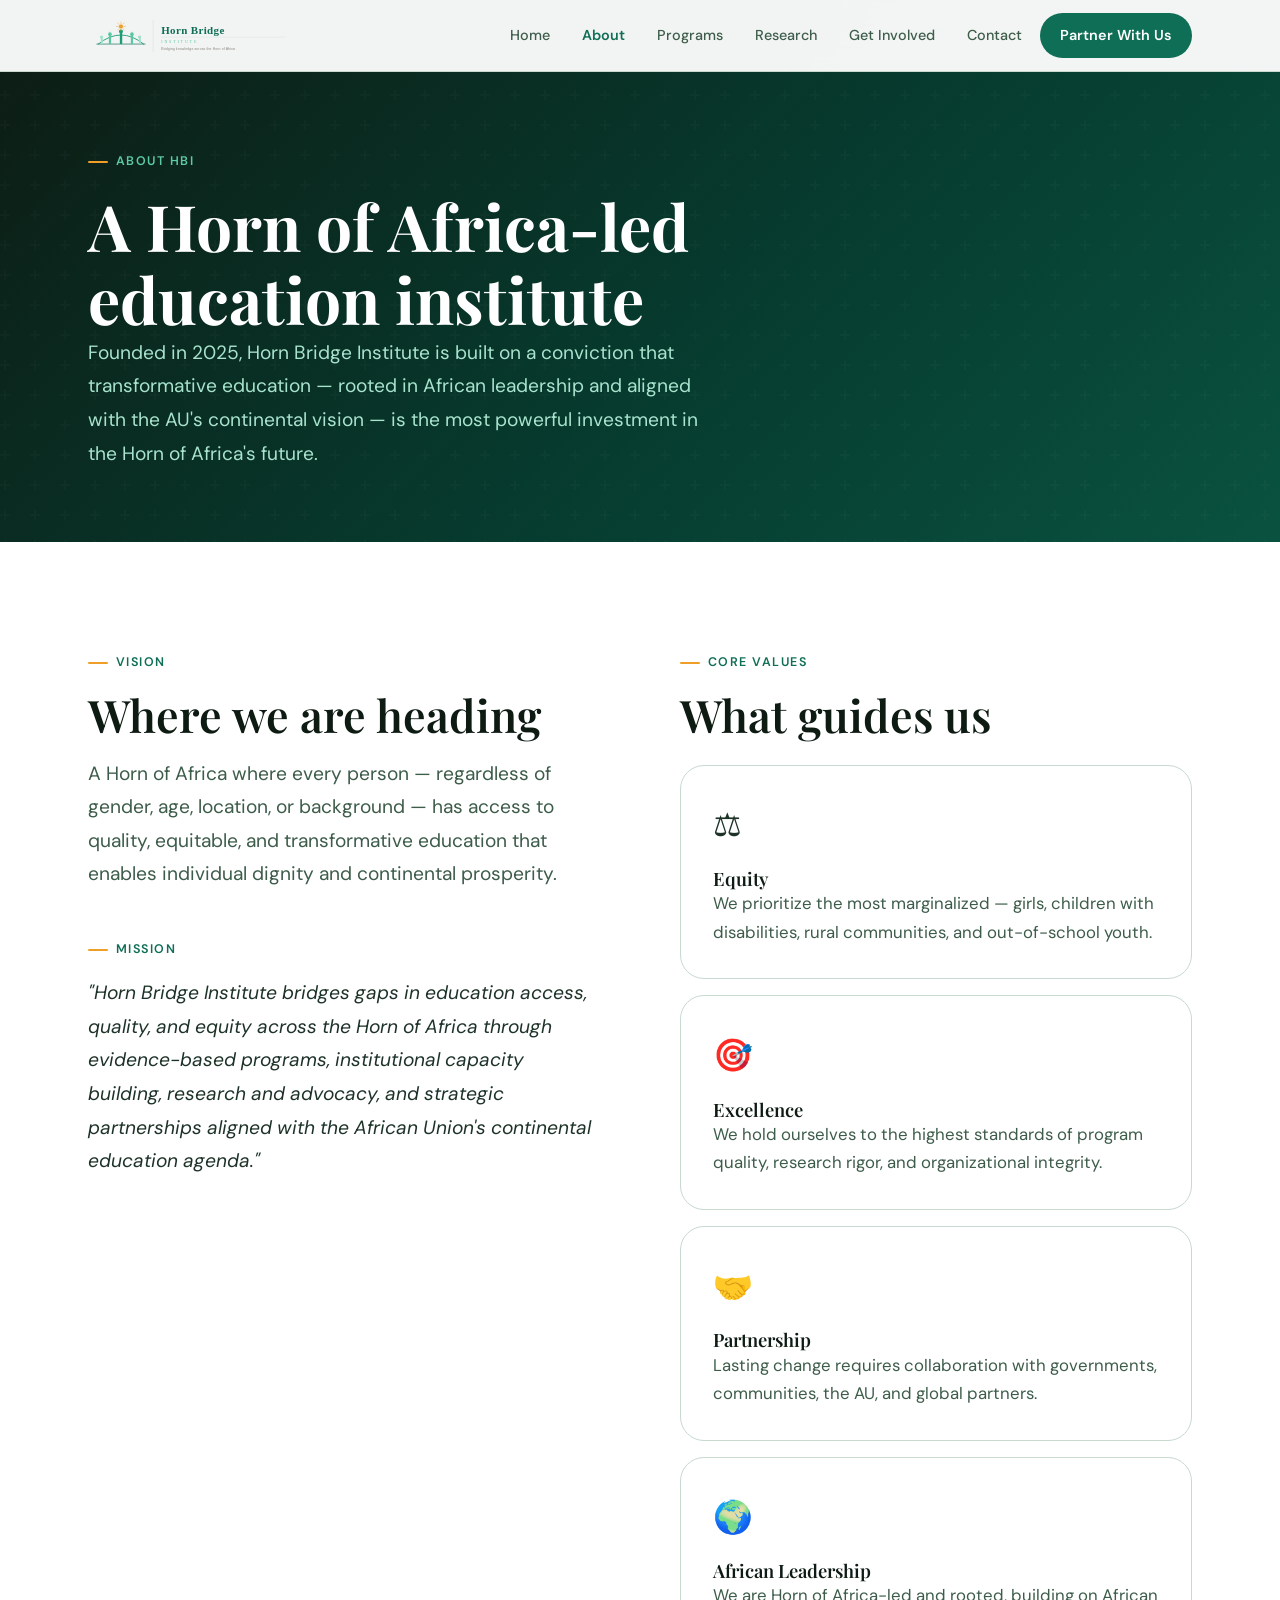
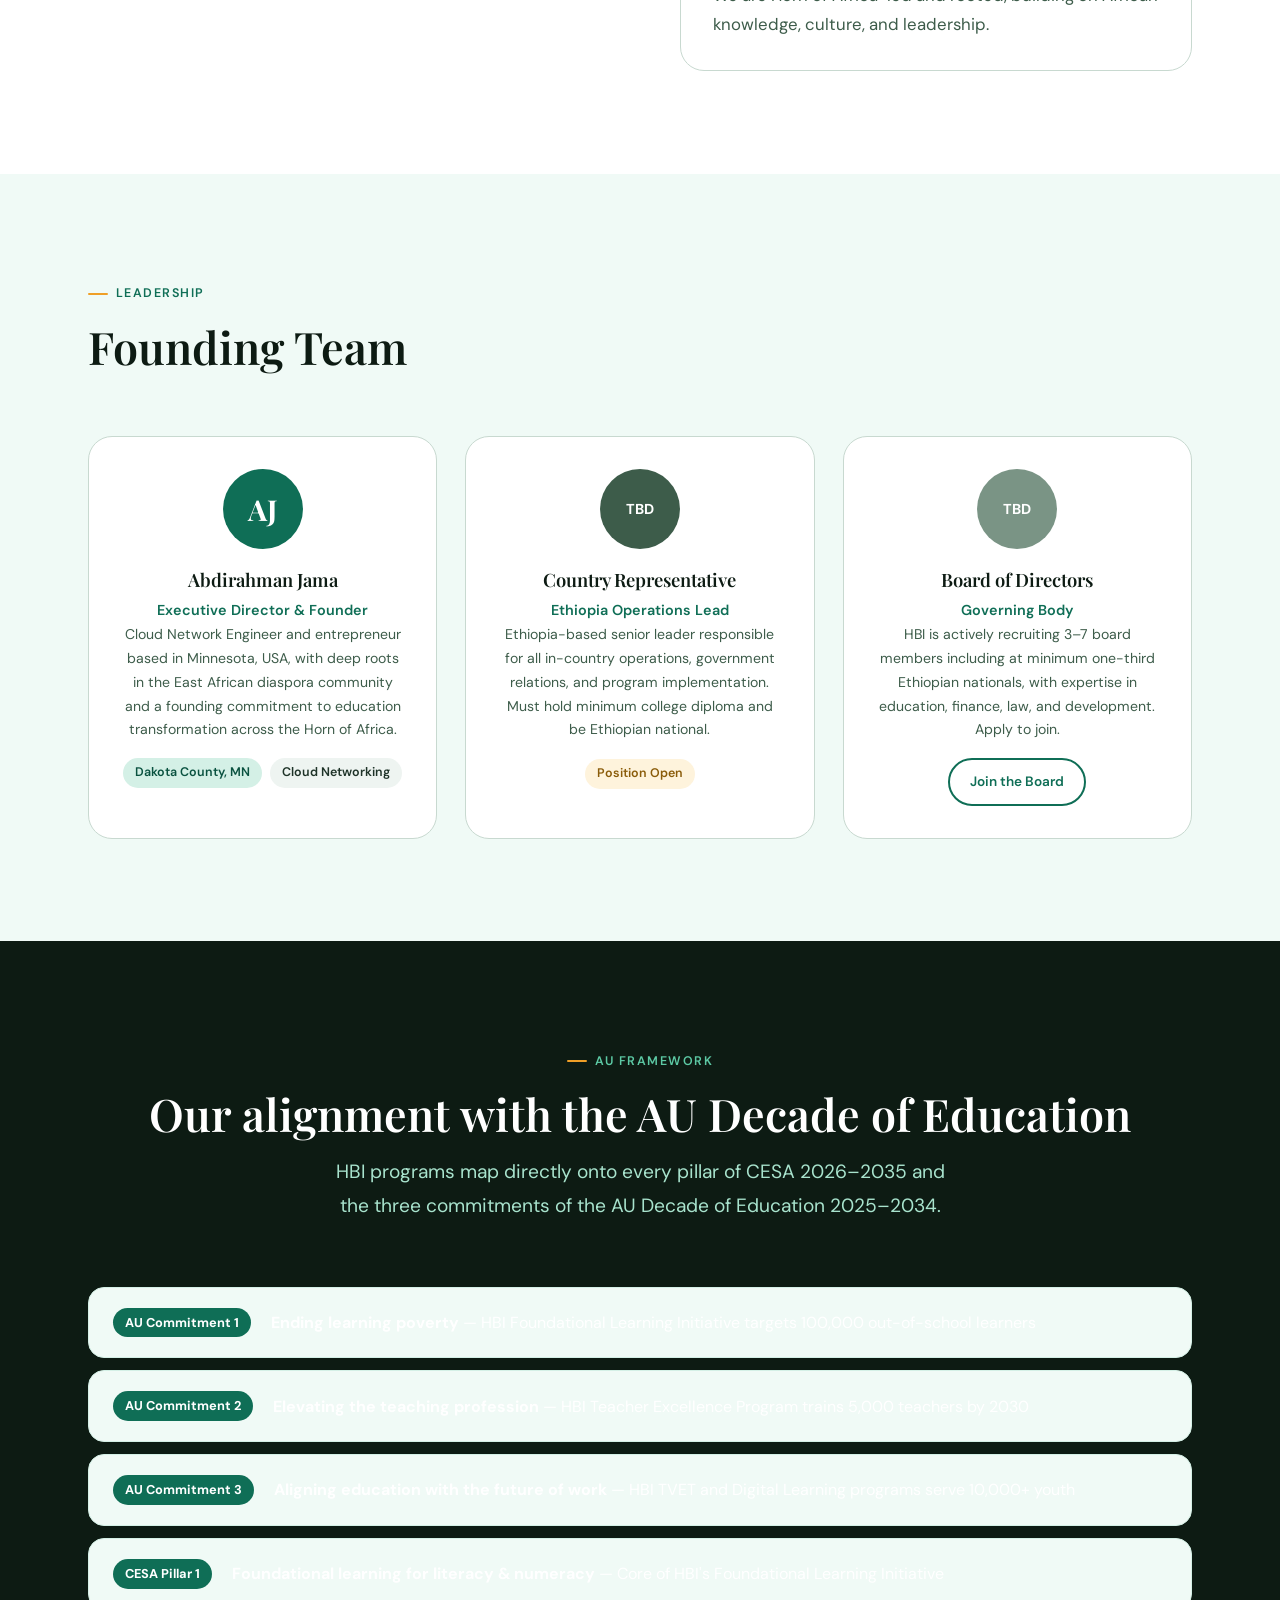
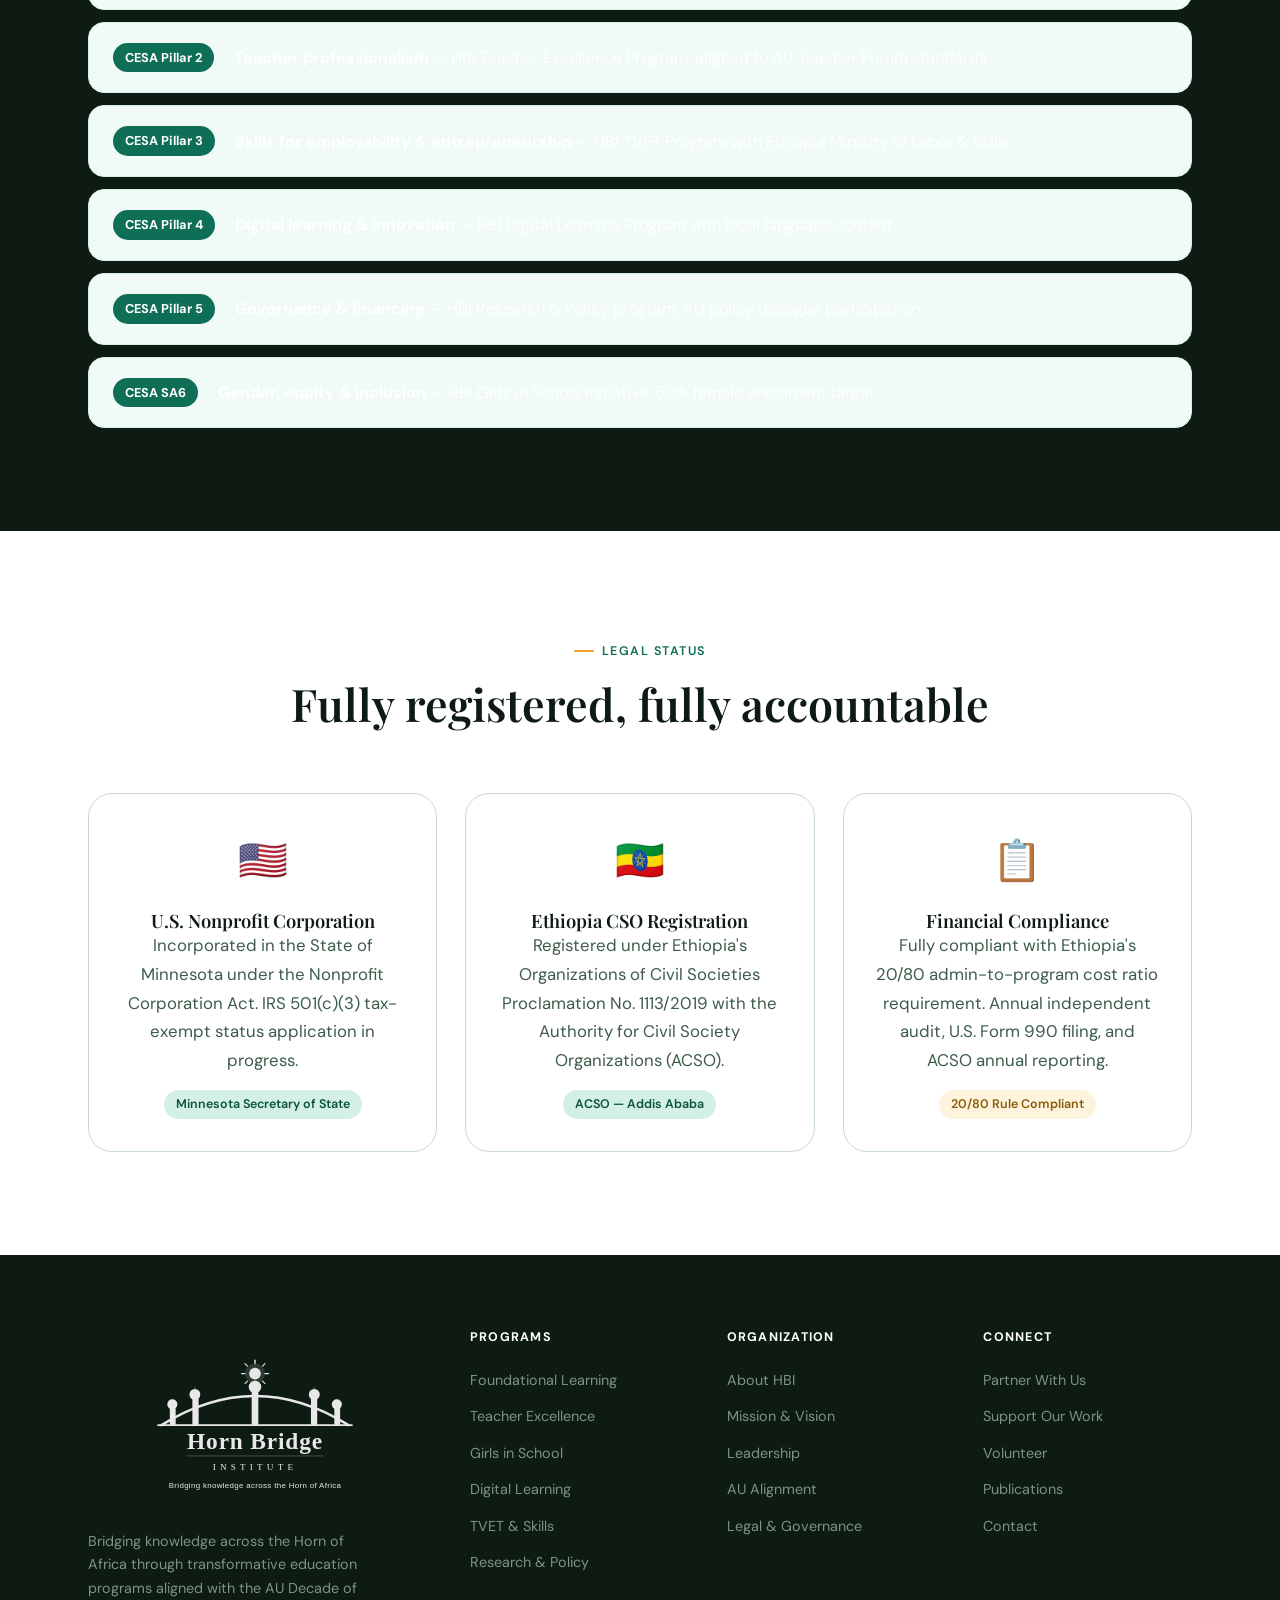
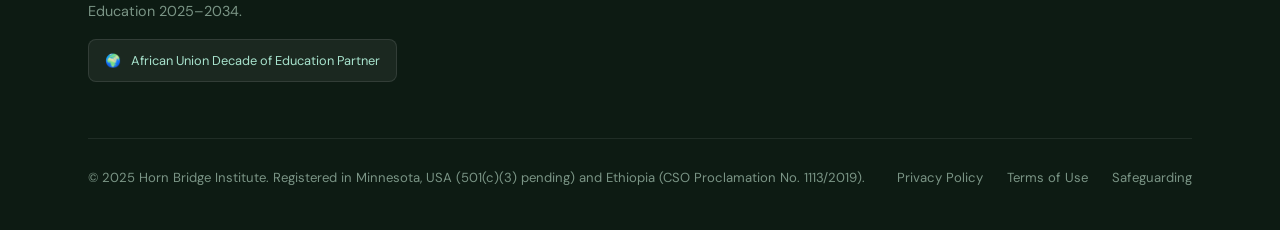
==== about.html @ 1c7864ce "Initial commit — Horn Bridge Institute website v1.0" ====
<!DOCTYPE html>
<html lang="en">
<head>
  <meta charset="UTF-8"><meta name="viewport" content="width=device-width,initial-scale=1.0">
  <meta name="description" content="About Horn Bridge Institute — our mission, leadership, AU alignment, and legal foundations.">
  <title>About — Horn Bridge Institute</title>
  <link rel="stylesheet" href="css/main.css">
  <style>
    .timeline { display:flex; flex-direction:column; gap:0; }
    .timeline-item { display:grid; grid-template-columns:120px 40px 1fr; gap:0 24px; }
    .timeline-year { font-family:var(--font-display); font-size:1.4rem; font-weight:700; color:var(--green-700); text-align:right; padding-top:4px; }
    .timeline-line { display:flex; flex-direction:column; align-items:center; }
    .timeline-dot { width:14px; height:14px; border-radius:50%; background:var(--green-700); border:3px solid var(--white); box-shadow:0 0 0 2px var(--green-700); flex-shrink:0; margin-top:6px; }
    .timeline-bar { width:2px; background:var(--ink-100); flex:1; margin:4px 0; }
    .timeline-content { padding-bottom:40px; }
    .timeline-content h4 { margin-bottom:6px; }
    .value-card { padding:32px; border-radius:var(--radius-xl); border:1px solid var(--ink-100); background:var(--white); }
    .value-card__icon { font-size:2rem; margin-bottom:16px; }
    .align-row { display:flex; align-items:center; gap:20px; padding:20px 24px; border-radius:var(--radius-lg); background:var(--green-50); border:1px solid var(--green-100); }
    .align-row__badge { background:var(--green-700); color:var(--white); font-weight:700; font-size:0.8rem; padding:4px 12px; border-radius:var(--radius-full); flex-shrink:0; }
  </style>
</head>
<body>
<nav class="nav" id="nav">
  <div class="nav__inner">
    <a href="index.html" class="nav__logo">
      <img src="[data-uri]" alt="Horn Bridge Institute" height="44">
    </a>
    <div class="nav__links">
      <a href="index.html" class="nav__link">Home</a>
      <a href="about.html" class="nav__link">About</a>
      <a href="programs.html" class="nav__link">Programs</a>
      <a href="research.html" class="nav__link">Research</a>
      <a href="get-involved.html" class="nav__link">Get Involved</a>
      <a href="contact.html" class="nav__link">Contact</a>
      <a href="get-involved.html" class="nav__link nav__cta">Partner With Us</a>
    </div>
    <button class="nav__hamburger" aria-label="Menu">
      <span></span><span></span><span></span>
    </button>
  </div>
</nav>

<section class="page-hero">
  <div class="container">
    <div class="label">About HBI</div>
    <h1>A Horn of Africa-led<br>education institute</h1>
    <p class="lead">Founded in 2025, Horn Bridge Institute is built on a conviction that transformative education — rooted in African leadership and aligned with the AU's continental vision — is the most powerful investment in the Horn of Africa's future.</p>
  </div>
</section>

<section class="section" id="mission">
  <div class="container">
    <div style="display:grid;grid-template-columns:1fr 1fr;gap:80px;align-items:start;">
      <div class="reveal">
        <div class="label">Vision</div>
        <h2>Where we are heading</h2>
        <p class="lead mt-16">A Horn of Africa where every person — regardless of gender, age, location, or background — has access to quality, equitable, and transformative education that enables individual dignity and continental prosperity.</p>
        <div class="label mt-48">Mission</div>
        <p class="lead" style="color:var(--ink-700);font-style:italic;">"Horn Bridge Institute bridges gaps in education access, quality, and equity across the Horn of Africa through evidence-based programs, institutional capacity building, research and advocacy, and strategic partnerships aligned with the African Union's continental education agenda."</p>
      </div>
      <div class="reveal">
        <div class="label">Core Values</div>
        <h2>What guides us</h2>
        <div style="display:flex;flex-direction:column;gap:16px;margin-top:24px;">
          <div class="value-card">
            <div class="value-card__icon">⚖️</div>
            <h4>Equity</h4>
            <p>We prioritize the most marginalized — girls, children with disabilities, rural communities, and out-of-school youth.</p>
          </div>
          <div class="value-card">
            <div class="value-card__icon">🎯</div>
            <h4>Excellence</h4>
            <p>We hold ourselves to the highest standards of program quality, research rigor, and organizational integrity.</p>
          </div>
          <div class="value-card">
            <div class="value-card__icon">🤝</div>
            <h4>Partnership</h4>
            <p>Lasting change requires collaboration with governments, communities, the AU, and global partners.</p>
          </div>
          <div class="value-card">
            <div class="value-card__icon">🌍</div>
            <h4>African Leadership</h4>
            <p>We are Horn of Africa-led and rooted, building on African knowledge, culture, and leadership.</p>
          </div>
        </div>
      </div>
    </div>
  </div>
</section>

<section class="section section--alt" id="team">
  <div class="container">
    <div class="section-head reveal">
      <div class="label">Leadership</div>
      <h2>Founding Team</h2>
    </div>
    <div class="grid-3">
      <div class="card reveal" style="text-align:center;">
        <div style="width:80px;height:80px;border-radius:50%;background:var(--green-700);display:flex;align-items:center;justify-content:center;margin:0 auto 20px;font-size:1.8rem;font-weight:700;color:white;font-family:var(--font-display);">AJ</div>
        <h4>Abdirahman Jama</h4>
        <p class="mt-8" style="color:var(--green-700);font-weight:600;font-size:0.9rem;">Executive Director & Founder</p>
        <p class="mt-12" style="font-size:0.88rem;">Cloud Network Engineer and entrepreneur based in Minnesota, USA, with deep roots in the East African diaspora community and a founding commitment to education transformation across the Horn of Africa.</p>
        <div style="margin-top:16px;display:flex;gap:8px;justify-content:center;flex-wrap:wrap;">
          <span class="badge badge--green">Dakota County, MN</span>
          <span class="badge badge--ink">Cloud Networking</span>
        </div>
      </div>
      <div class="card reveal" style="text-align:center;">
        <div style="width:80px;height:80px;border-radius:50%;background:var(--ink-500);display:flex;align-items:center;justify-content:center;margin:0 auto 20px;font-size:0.9rem;font-weight:700;color:white;">TBD</div>
        <h4>Country Representative</h4>
        <p class="mt-8" style="color:var(--green-700);font-weight:600;font-size:0.9rem;">Ethiopia Operations Lead</p>
        <p class="mt-12" style="font-size:0.88rem;">Ethiopia-based senior leader responsible for all in-country operations, government relations, and program implementation. Must hold minimum college diploma and be Ethiopian national.</p>
        <div style="margin-top:16px;"><span class="badge badge--amber">Position Open</span></div>
      </div>
      <div class="card reveal" style="text-align:center;">
        <div style="width:80px;height:80px;border-radius:50%;background:var(--ink-300);display:flex;align-items:center;justify-content:center;margin:0 auto 20px;font-size:0.9rem;font-weight:700;color:white;">TBD</div>
        <h4>Board of Directors</h4>
        <p class="mt-8" style="color:var(--green-700);font-weight:600;font-size:0.9rem;">Governing Body</p>
        <p class="mt-12" style="font-size:0.88rem;">HBI is actively recruiting 3–7 board members including at minimum one-third Ethiopian nationals, with expertise in education, finance, law, and development. Apply to join.</p>
        <div style="margin-top:16px;"><a href="contact.html" class="btn btn--secondary btn--sm">Join the Board</a></div>
      </div>
    </div>
  </div>
</section>

<section class="section section--dark" id="au-alignment">
  <div class="container">
    <div class="section-head section-head--center reveal">
      <div class="label">AU Framework</div>
      <h2>Our alignment with the AU Decade of Education</h2>
      <p class="lead">HBI programs map directly onto every pillar of CESA 2026–2035 and the three commitments of the AU Decade of Education 2025–2034.</p>
    </div>
    <div style="display:flex;flex-direction:column;gap:12px;" class="reveal-stagger">
      <div class="align-row">
        <div class="align-row__badge">AU Commitment 1</div>
        <div><strong>Ending learning poverty</strong> — HBI Foundational Learning Initiative targets 100,000 out-of-school learners</div>
      </div>
      <div class="align-row">
        <div class="align-row__badge">AU Commitment 2</div>
        <div><strong>Elevating the teaching profession</strong> — HBI Teacher Excellence Program trains 5,000 teachers by 2030</div>
      </div>
      <div class="align-row">
        <div class="align-row__badge">AU Commitment 3</div>
        <div><strong>Aligning education with the future of work</strong> — HBI TVET and Digital Learning programs serve 10,000+ youth</div>
      </div>
      <div class="align-row">
        <div class="align-row__badge">CESA Pillar 1</div>
        <div><strong>Foundational learning for literacy &amp; numeracy</strong> — Core of HBI's Foundational Learning Initiative</div>
      </div>
      <div class="align-row">
        <div class="align-row__badge">CESA Pillar 2</div>
        <div><strong>Teacher professionalism</strong> — HBI Teacher Excellence Program, aligned to AU Teacher Forum standards</div>
      </div>
      <div class="align-row">
        <div class="align-row__badge">CESA Pillar 3</div>
        <div><strong>Skills for employability &amp; entrepreneurship</strong> — HBI TVET Program with Ethiopia Ministry of Labor &amp; Skills</div>
      </div>
      <div class="align-row">
        <div class="align-row__badge">CESA Pillar 4</div>
        <div><strong>Digital learning &amp; innovation</strong> — HBI Digital Learning Program with local language content</div>
      </div>
      <div class="align-row">
        <div class="align-row__badge">CESA Pillar 5</div>
        <div><strong>Governance &amp; financing</strong> — HBI Research &amp; Policy program, AU policy dialogue participation</div>
      </div>
      <div class="align-row">
        <div class="align-row__badge">CESA SA6</div>
        <div><strong>Gender, equity &amp; inclusion</strong> — HBI Girls in School Initiative, 50% female enrollment target</div>
      </div>
    </div>
  </div>
</section>

<section class="section" id="legal">
  <div class="container">
    <div class="section-head section-head--center reveal">
      <div class="label">Legal Status</div>
      <h2>Fully registered, fully accountable</h2>
    </div>
    <div class="grid-3 reveal-stagger">
      <div class="card" style="text-align:center;">
        <div style="font-size:2.5rem;margin-bottom:16px;">🇺🇸</div>
        <h4>U.S. Nonprofit Corporation</h4>
        <p class="mt-12">Incorporated in the State of Minnesota under the Nonprofit Corporation Act. IRS 501(c)(3) tax-exempt status application in progress.</p>
        <span class="badge badge--green mt-16">Minnesota Secretary of State</span>
      </div>
      <div class="card" style="text-align:center;">
        <div style="font-size:2.5rem;margin-bottom:16px;">🇪🇹</div>
        <h4>Ethiopia CSO Registration</h4>
        <p class="mt-12">Registered under Ethiopia's Organizations of Civil Societies Proclamation No. 1113/2019 with the Authority for Civil Society Organizations (ACSO).</p>
        <span class="badge badge--green mt-16">ACSO — Addis Ababa</span>
      </div>
      <div class="card" style="text-align:center;">
        <div style="font-size:2.5rem;margin-bottom:16px;">📋</div>
        <h4>Financial Compliance</h4>
        <p class="mt-12">Fully compliant with Ethiopia's 20/80 admin-to-program cost ratio requirement. Annual independent audit, U.S. Form 990 filing, and ACSO annual reporting.</p>
        <span class="badge badge--amber mt-16">20/80 Rule Compliant</span>
      </div>
    </div>
  </div>
</section>

<footer class="footer">
  <div class="container">
    <div class="footer__grid">
      <div class="footer__brand">
        <img src="[data-uri]" alt="Horn Bridge Institute" class="footer__logo" height="60">
        <p class="footer__tagline">Bridging knowledge across the Horn of Africa through transformative education programs aligned with the AU Decade of Education 2025–2034.</p>
        <div class="footer__au-badge"><span>🌍</span><span>African Union Decade of Education Partner</span></div>
      </div>
      <div class="footer__col">
        <h5>Programs</h5>
        <div class="footer__links">
          <a href="programs.html#foundational" class="footer__link">Foundational Learning</a>
          <a href="programs.html#teacher" class="footer__link">Teacher Excellence</a>
          <a href="programs.html#girls" class="footer__link">Girls in School</a>
          <a href="programs.html#digital" class="footer__link">Digital Learning</a>
          <a href="programs.html#tvet" class="footer__link">TVET &amp; Skills</a>
          <a href="research.html" class="footer__link">Research &amp; Policy</a>
        </div>
      </div>
      <div class="footer__col">
        <h5>Organization</h5>
        <div class="footer__links">
          <a href="about.html" class="footer__link">About HBI</a>
          <a href="about.html#mission" class="footer__link">Mission &amp; Vision</a>
          <a href="about.html#team" class="footer__link">Leadership</a>
          <a href="about.html#au-alignment" class="footer__link">AU Alignment</a>
          <a href="about.html#legal" class="footer__link">Legal &amp; Governance</a>
        </div>
      </div>
      <div class="footer__col">
        <h5>Connect</h5>
        <div class="footer__links">
          <a href="get-involved.html" class="footer__link">Partner With Us</a>
          <a href="get-involved.html#donate" class="footer__link">Support Our Work</a>
          <a href="get-involved.html#volunteer" class="footer__link">Volunteer</a>
          <a href="research.html" class="footer__link">Publications</a>
          <a href="contact.html" class="footer__link">Contact</a>
        </div>
      </div>
    </div>
    <div class="footer__bottom">
      <p class="footer__copy">&copy; 2025 Horn Bridge Institute. Registered in Minnesota, USA (501(c)(3) pending) and Ethiopia (CSO Proclamation No. 1113/2019).</p>
      <div class="footer__legal">
        <a href="#">Privacy Policy</a>
        <a href="#">Terms of Use</a>
        <a href="#">Safeguarding</a>
      </div>
    </div>
  </div>
</footer>
<script src="js/main.js"></script>
</body>
</html>
---- css/main.css ----
/* ═══════════════════════════════════════════════════════
   Horn Bridge Institute — Design System
   Production CSS | GitHub + Cloudflare Pages
   ═══════════════════════════════════════════════════════ */

@import url('https://fonts.googleapis.com/css2?family=Playfair+Display:ital,wght@0,400;0,600;0,700;1,400;1,600&family=DM+Sans:ital,opsz,wght@0,9..40,300;0,9..40,400;0,9..40,500;0,9..40,600;1,9..40,300&family=DM+Mono:wght@400;500&display=swap');

/* ── Variables ─────────────────────────────────────────── */
:root {
  --green-900: #063d30;
  --green-800: #0a5240;
  --green-700: #0F6E56;
  --green-600: #1D9E75;
  --green-400: #5DCAA5;
  --green-200: #A8E3CD;
  --green-100: #D4F0E6;
  --green-50:  #F0FAF6;

  --amber-500: #EF9F27;
  --amber-300: #F7CC82;
  --amber-100: #FEF3DC;

  --ink-900: #0D1B13;
  --ink-700: #1E3328;
  --ink-500: #3D5C4A;
  --ink-300: #7A9485;
  --ink-100: #C8D9D0;
  --ink-50:  #EEF4F1;

  --white: #FFFFFF;
  --off-white: #F9FBFA;

  --font-display: 'Playfair Display', Georgia, serif;
  --font-body: 'DM Sans', system-ui, sans-serif;
  --font-mono: 'DM Mono', monospace;

  --radius-sm: 4px;
  --radius-md: 8px;
  --radius-lg: 16px;
  --radius-xl: 24px;
  --radius-full: 9999px;

  --shadow-sm: 0 1px 3px rgba(6,61,48,0.08);
  --shadow-md: 0 4px 16px rgba(6,61,48,0.10);
  --shadow-lg: 0 12px 40px rgba(6,61,48,0.14);
  --shadow-xl: 0 24px 64px rgba(6,61,48,0.18);

  --nav-height: 72px;
  --max-width: 1200px;
  --section-pad: clamp(64px, 8vw, 120px);
}

/* ── Reset ─────────────────────────────────────────────── */
*, *::before, *::after { box-sizing: border-box; margin: 0; padding: 0; }
html { scroll-behavior: smooth; -webkit-font-smoothing: antialiased; }
body {
  font-family: var(--font-body);
  font-size: 16px;
  line-height: 1.7;
  color: var(--ink-700);
  background: var(--white);
  overflow-x: hidden;
}
img { max-width: 100%; height: auto; display: block; }
a { color: inherit; text-decoration: none; }
ul, ol { list-style: none; }
button { font-family: inherit; cursor: pointer; border: none; background: none; }

/* ── Typography ────────────────────────────────────────── */
h1, h2, h3, h4 {
  font-family: var(--font-display);
  line-height: 1.15;
  color: var(--ink-900);
}
h1 { font-size: clamp(2.4rem, 5vw, 4rem); font-weight: 700; }
h2 { font-size: clamp(1.9rem, 3.5vw, 2.8rem); font-weight: 600; }
h3 { font-size: clamp(1.3rem, 2.5vw, 1.7rem); font-weight: 600; }
h4 { font-size: 1.15rem; font-weight: 600; }
p  { font-size: clamp(0.95rem, 1.5vw, 1.05rem); color: var(--ink-500); }
.lead { font-size: clamp(1.05rem, 2vw, 1.2rem); line-height: 1.75; color: var(--ink-500); }

/* ── Layout ────────────────────────────────────────────── */
.container { width: 100%; max-width: var(--max-width); margin: 0 auto; padding: 0 clamp(20px, 5vw, 48px); }
.section { padding: var(--section-pad) 0; }
.section--alt { background: var(--green-50); }
.section--dark { background: var(--ink-900); color: var(--white); }
.section--dark h1, .section--dark h2, .section--dark h3, .section--dark h4 { color: var(--white); }
.section--dark p { color: var(--green-200); }

.grid-2 { display: grid; grid-template-columns: repeat(auto-fit, minmax(280px, 1fr)); gap: 32px; }
.grid-3 { display: grid; grid-template-columns: repeat(auto-fit, minmax(240px, 1fr)); gap: 28px; }
.grid-4 { display: grid; grid-template-columns: repeat(auto-fit, minmax(200px, 1fr)); gap: 24px; }

/* ── Navigation ────────────────────────────────────────── */
.nav {
  position: fixed; top: 0; left: 0; right: 0;
  height: var(--nav-height);
  z-index: 1000;
  background: rgba(255,255,255,0.95);
  backdrop-filter: blur(12px);
  border-bottom: 1px solid var(--ink-100);
  transition: box-shadow 0.3s ease;
}
.nav.scrolled { box-shadow: var(--shadow-md); }
.nav__inner {
  max-width: var(--max-width);
  margin: 0 auto;
  padding: 0 clamp(20px,5vw,48px);
  height: 100%;
  display: flex;
  align-items: center;
  justify-content: space-between;
  gap: 24px;
}
.nav__logo img { height: 44px; width: auto; }
.nav__links {
  display: flex;
  align-items: center;
  gap: 4px;
}
.nav__link {
  font-size: 0.9rem;
  font-weight: 500;
  color: var(--ink-500);
  padding: 8px 14px;
  border-radius: var(--radius-md);
  transition: color 0.2s, background 0.2s;
  white-space: nowrap;
}
.nav__link:hover { color: var(--green-700); background: var(--green-50); }
.nav__link.active { color: var(--green-700); font-weight: 600; }
.nav__cta {
  background: var(--green-700);
  color: var(--white) !important;
  padding: 10px 20px;
  border-radius: var(--radius-full);
  font-weight: 600;
  font-size: 0.9rem;
  transition: background 0.2s, transform 0.15s;
}
.nav__cta:hover { background: var(--green-800); transform: translateY(-1px); }
.nav__hamburger {
  display: none;
  flex-direction: column;
  gap: 5px;
  padding: 8px;
  cursor: pointer;
}
.nav__hamburger span { display: block; width: 24px; height: 2px; background: var(--ink-700); border-radius: 2px; transition: all 0.3s; }

/* ── Buttons ────────────────────────────────────────────── */
.btn {
  display: inline-flex;
  align-items: center;
  gap: 8px;
  font-family: var(--font-body);
  font-size: 0.95rem;
  font-weight: 600;
  padding: 14px 28px;
  border-radius: var(--radius-full);
  transition: all 0.2s ease;
  cursor: pointer;
  white-space: nowrap;
}
.btn--primary {
  background: var(--green-700);
  color: var(--white);
  box-shadow: 0 4px 14px rgba(15,110,86,0.3);
}
.btn--primary:hover { background: var(--green-800); transform: translateY(-2px); box-shadow: 0 6px 20px rgba(15,110,86,0.35); }
.btn--secondary {
  background: transparent;
  color: var(--green-700);
  border: 2px solid var(--green-700);
}
.btn--secondary:hover { background: var(--green-700); color: var(--white); transform: translateY(-2px); }
.btn--ghost {
  background: rgba(255,255,255,0.12);
  color: var(--white);
  border: 1.5px solid rgba(255,255,255,0.35);
}
.btn--ghost:hover { background: rgba(255,255,255,0.22); border-color: rgba(255,255,255,0.6); }
.btn--amber { background: var(--amber-500); color: var(--ink-900); }
.btn--amber:hover { background: #d68e1f; transform: translateY(-2px); }
.btn--sm { font-size: 0.85rem; padding: 10px 20px; }
.btn--lg { font-size: 1.05rem; padding: 16px 36px; }

/* ── Cards ──────────────────────────────────────────────── */
.card {
  background: var(--white);
  border: 1px solid var(--ink-100);
  border-radius: var(--radius-xl);
  padding: 32px;
  transition: transform 0.25s ease, box-shadow 0.25s ease;
}
.card:hover { transform: translateY(-4px); box-shadow: var(--shadow-lg); }
.card--green { background: var(--green-700); color: var(--white); border-color: transparent; }
.card--green h3, .card--green h4 { color: var(--white); }
.card--green p { color: var(--green-200); }
.card--dark { background: var(--ink-900); border-color: transparent; }
.card--dark h3, .card--dark h4 { color: var(--white); }
.card--dark p { color: var(--green-200); }
.card__icon {
  width: 52px; height: 52px;
  border-radius: var(--radius-lg);
  background: var(--green-50);
  display: flex; align-items: center; justify-content: center;
  font-size: 1.4rem;
  margin-bottom: 20px;
}
.card--green .card__icon, .card--dark .card__icon { background: rgba(255,255,255,0.12); }

/* ── Section Labels ─────────────────────────────────────── */
.label {
  display: inline-flex;
  align-items: center;
  gap: 8px;
  font-size: 0.78rem;
  font-weight: 600;
  letter-spacing: 0.12em;
  text-transform: uppercase;
  color: var(--green-700);
  margin-bottom: 16px;
}
.label::before {
  content: '';
  display: block;
  width: 20px; height: 2px;
  background: var(--amber-500);
  border-radius: 2px;
}
.section--dark .label { color: var(--green-400); }

/* ── Section Headings ───────────────────────────────────── */
.section-head { margin-bottom: clamp(40px, 6vw, 64px); }
.section-head--center { text-align: center; }
.section-head--center .label { justify-content: center; }
.section-head h2 { margin-bottom: 16px; }
.section-head .lead { max-width: 620px; }
.section-head--center .lead { margin: 0 auto; }

/* ── Stats ──────────────────────────────────────────────── */
.stat { }
.stat__number {
  font-family: var(--font-display);
  font-size: clamp(2rem, 4vw, 3rem);
  font-weight: 700;
  color: var(--green-700);
  line-height: 1;
  margin-bottom: 6px;
}
.stat__label { font-size: 0.9rem; color: var(--ink-300); font-weight: 500; }

/* ── Badges / Pills ─────────────────────────────────────── */
.badge {
  display: inline-flex;
  align-items: center;
  gap: 6px;
  font-size: 0.78rem;
  font-weight: 600;
  padding: 4px 12px;
  border-radius: var(--radius-full);
  white-space: nowrap;
}
.badge--green { background: var(--green-100); color: var(--green-800); }
.badge--amber { background: var(--amber-100); color: #8a5c0a; }
.badge--ink { background: var(--ink-50); color: var(--ink-700); }

/* ── Divider ─────────────────────────────────────────────── */
.divider { height: 1px; background: var(--ink-100); border: none; margin: 0; }

/* ── Footer ──────────────────────────────────────────────── */
.footer {
  background: var(--ink-900);
  color: var(--green-200);
  padding: 72px 0 40px;
}
.footer__grid {
  display: grid;
  grid-template-columns: 1.6fr 1fr 1fr 1fr;
  gap: 48px;
  margin-bottom: 56px;
}
.footer__brand { }
.footer__logo { margin-bottom: 20px; filter: brightness(0) invert(1) opacity(0.9); }
.footer__tagline { font-size: 0.9rem; color: var(--ink-300); line-height: 1.6; max-width: 280px; }
.footer__col h5 { font-family: var(--font-body); font-size: 0.78rem; font-weight: 700; letter-spacing: 0.1em; text-transform: uppercase; color: var(--white); margin-bottom: 20px; }
.footer__links { display: flex; flex-direction: column; gap: 12px; }
.footer__link { font-size: 0.9rem; color: var(--ink-300); transition: color 0.2s; }
.footer__link:hover { color: var(--green-400); }
.footer__bottom {
  border-top: 1px solid rgba(255,255,255,0.08);
  padding-top: 28px;
  display: flex;
  justify-content: space-between;
  align-items: center;
  flex-wrap: wrap;
  gap: 16px;
}
.footer__copy { font-size: 0.82rem; color: var(--ink-300); }
.footer__legal { display: flex; gap: 24px; }
.footer__legal a { font-size: 0.82rem; color: var(--ink-300); transition: color 0.2s; }
.footer__legal a:hover { color: var(--green-400); }
.footer__au-badge {
  display: flex;
  align-items: center;
  gap: 10px;
  background: rgba(255,255,255,0.06);
  border: 1px solid rgba(255,255,255,0.1);
  border-radius: var(--radius-md);
  padding: 10px 16px;
  font-size: 0.8rem;
  color: var(--green-200);
  margin-top: 16px;
  max-width: fit-content;
}

/* ── Animations ─────────────────────────────────────────── */
@keyframes fadeUp {
  from { opacity: 0; transform: translateY(24px); }
  to   { opacity: 1; transform: translateY(0); }
}
@keyframes fadeIn {
  from { opacity: 0; }
  to   { opacity: 1; }
}
@keyframes pulse {
  0%, 100% { opacity: 1; }
  50% { opacity: 0.5; }
}
@keyframes float {
  0%, 100% { transform: translateY(0px); }
  50% { transform: translateY(-8px); }
}
.animate-fade-up { animation: fadeUp 0.7s ease both; }
.animate-fade-up--d1 { animation-delay: 0.1s; }
.animate-fade-up--d2 { animation-delay: 0.2s; }
.animate-fade-up--d3 { animation-delay: 0.3s; }
.animate-fade-up--d4 { animation-delay: 0.4s; }

/* ── Forms ───────────────────────────────────────────────── */
.form-group { margin-bottom: 20px; }
.form-label { display: block; font-size: 0.88rem; font-weight: 600; color: var(--ink-700); margin-bottom: 6px; }
.form-input, .form-select, .form-textarea {
  width: 100%;
  font-family: var(--font-body);
  font-size: 0.95rem;
  color: var(--ink-700);
  background: var(--white);
  border: 1.5px solid var(--ink-100);
  border-radius: var(--radius-md);
  padding: 12px 16px;
  outline: none;
  transition: border-color 0.2s, box-shadow 0.2s;
}
.form-input:focus, .form-select:focus, .form-textarea:focus {
  border-color: var(--green-600);
  box-shadow: 0 0 0 3px rgba(29,158,117,0.12);
}
.form-textarea { resize: vertical; min-height: 120px; }

/* ── Utility ─────────────────────────────────────────────── */
.text-center { text-align: center; }
.text-green { color: var(--green-700); }
.text-amber { color: var(--amber-500); }
.text-muted { color: var(--ink-300); }
.mt-8 { margin-top: 8px; }
.mt-16 { margin-top: 16px; }
.mt-24 { margin-top: 24px; }
.mt-32 { margin-top: 32px; }
.mt-48 { margin-top: 48px; }
.mb-8 { margin-bottom: 8px; }
.mb-16 { margin-bottom: 16px; }
.mb-24 { margin-bottom: 24px; }
.mb-32 { margin-bottom: 32px; }
.flex { display: flex; }
.flex-center { display: flex; align-items: center; justify-content: center; }
.flex-between { display: flex; align-items: center; justify-content: space-between; }
.gap-12 { gap: 12px; }
.gap-16 { gap: 16px; }
.gap-24 { gap: 24px; }
.gap-32 { gap: 32px; }
.flex-wrap { flex-wrap: wrap; }

/* ── Page Hero ───────────────────────────────────────────── */
.page-hero {
  padding-top: calc(var(--nav-height) + 72px);
  padding-bottom: 72px;
  background: linear-gradient(135deg, var(--ink-900) 0%, var(--green-900) 60%, var(--green-800) 100%);
  position: relative;
  overflow: hidden;
}
.page-hero::before {
  content: '';
  position: absolute;
  inset: 0;
  background: url("data:image/svg+xml,%3Csvg width='60' height='60' viewBox='0 0 60 60' xmlns='http://www.w3.org/2000/svg'%3E%3Cg fill='none' fill-rule='evenodd'%3E%3Cg fill='%23ffffff' fill-opacity='0.02'%3E%3Cpath d='M36 34v-4h-2v4h-4v2h4v4h2v-4h4v-2h-4zm0-30V0h-2v4h-4v2h4v4h2V6h4V4h-4zM6 34v-4H4v4H0v2h4v4h2v-4h4v-2H6zM6 4V0H4v4H0v2h4v4h2V6h4V4H6z'/%3E%3C/g%3E%3C/g%3E%3C/svg%3E");
  pointer-events: none;
}
.page-hero .label { color: var(--green-400); }
.page-hero h1 { color: var(--white); }
.page-hero .lead { color: var(--green-200); max-width: 640px; }

/* ── Responsive ──────────────────────────────────────────── */
@media (max-width: 1024px) {
  .footer__grid { grid-template-columns: 1fr 1fr; }
}
@media (max-width: 768px) {
  .nav__links { display: none; }
  .nav__hamburger { display: flex; }
  .nav__links.open {
    display: flex;
    flex-direction: column;
    position: absolute;
    top: var(--nav-height);
    left: 0; right: 0;
    background: var(--white);
    border-bottom: 1px solid var(--ink-100);
    padding: 16px 24px 24px;
    box-shadow: var(--shadow-lg);
    gap: 4px;
  }
  .footer__grid { grid-template-columns: 1fr; gap: 32px; }
  .footer__bottom { flex-direction: column; text-align: center; }
}
@media (max-width: 480px) {
  .btn--lg { padding: 14px 24px; font-size: 0.95rem; }
}
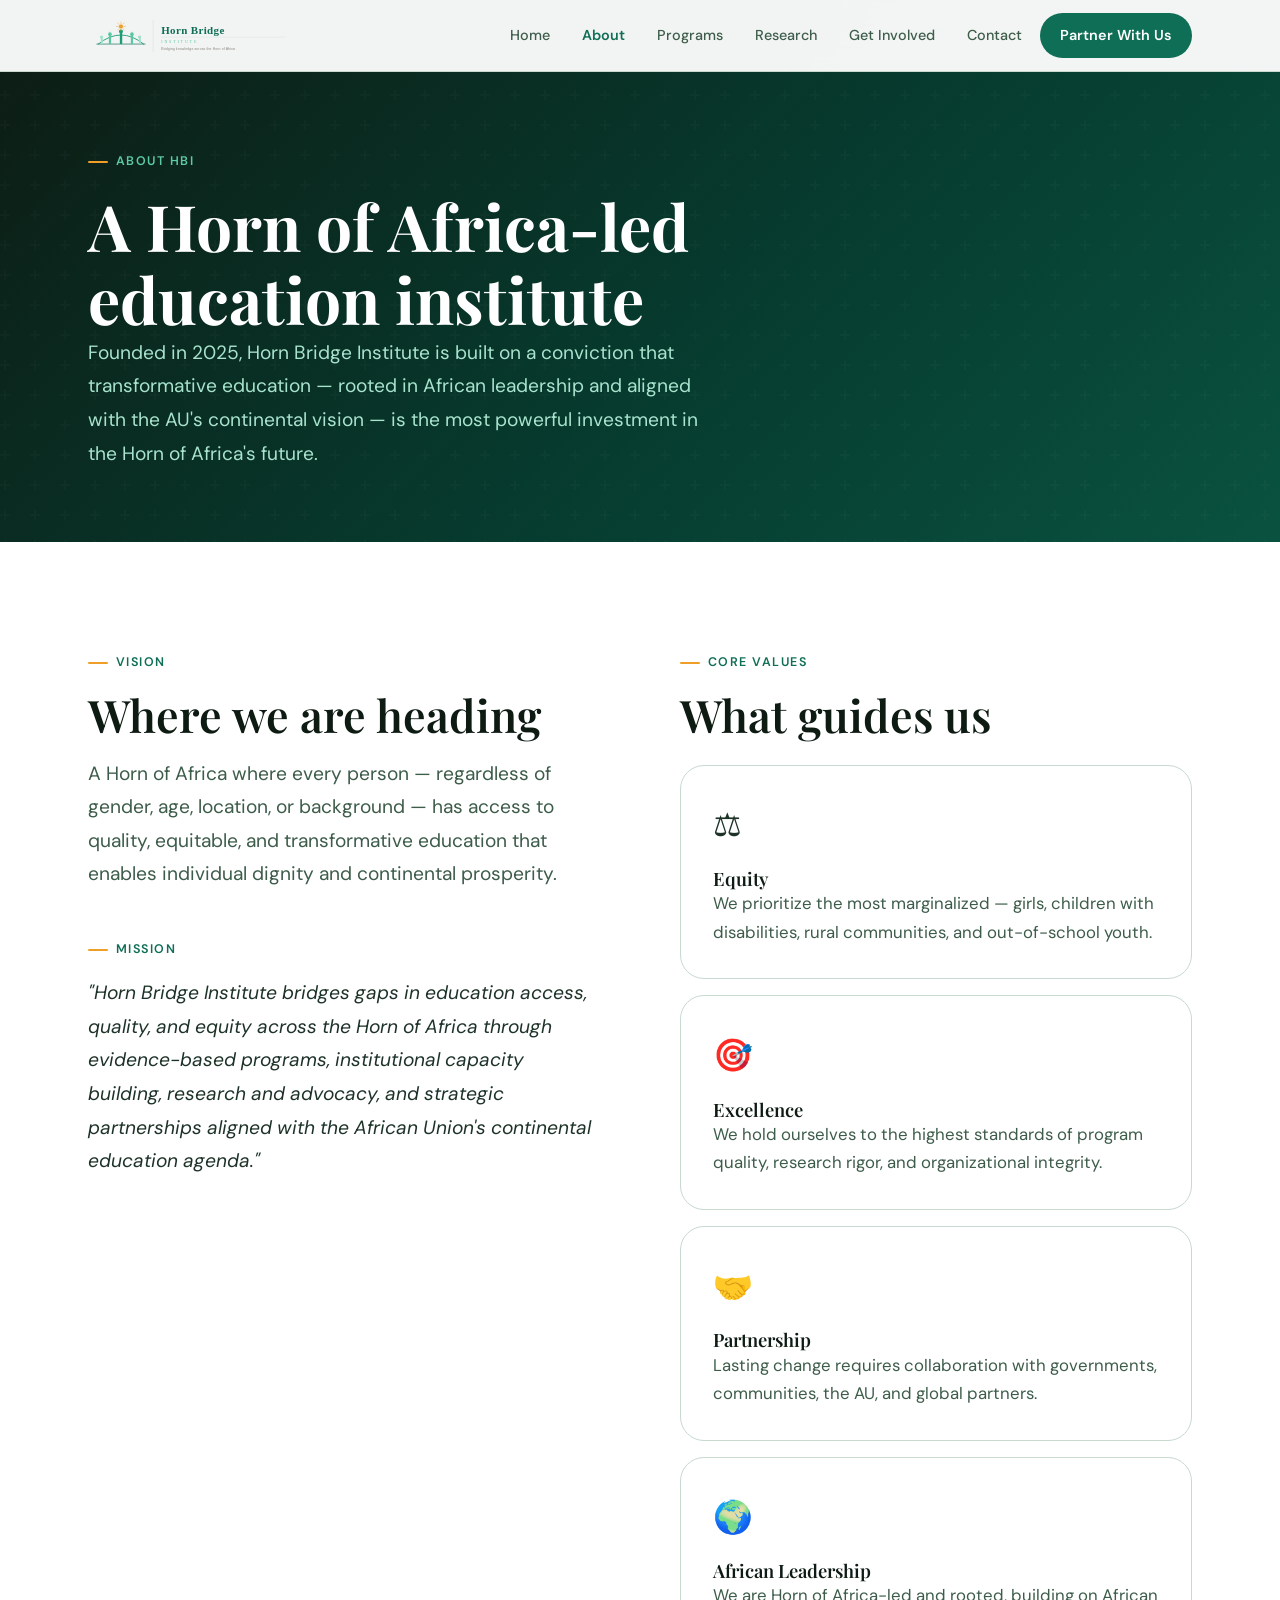
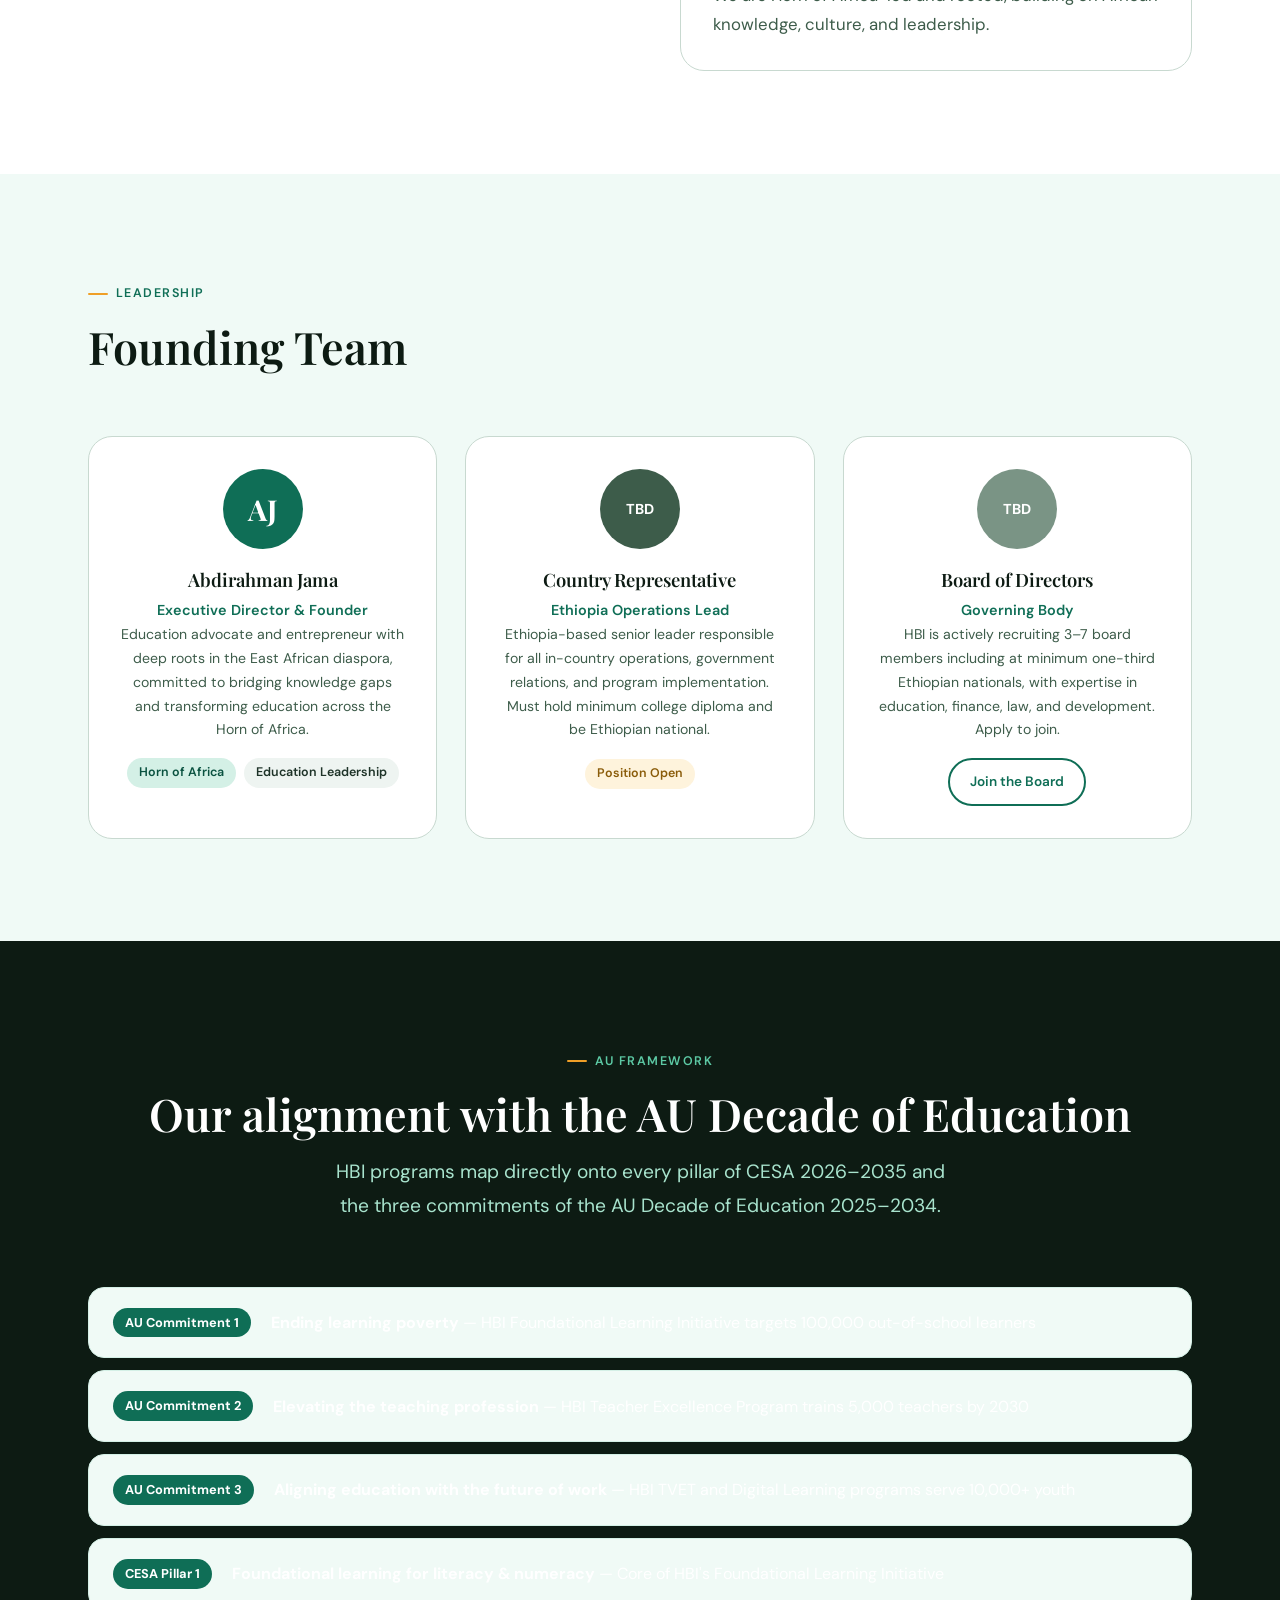
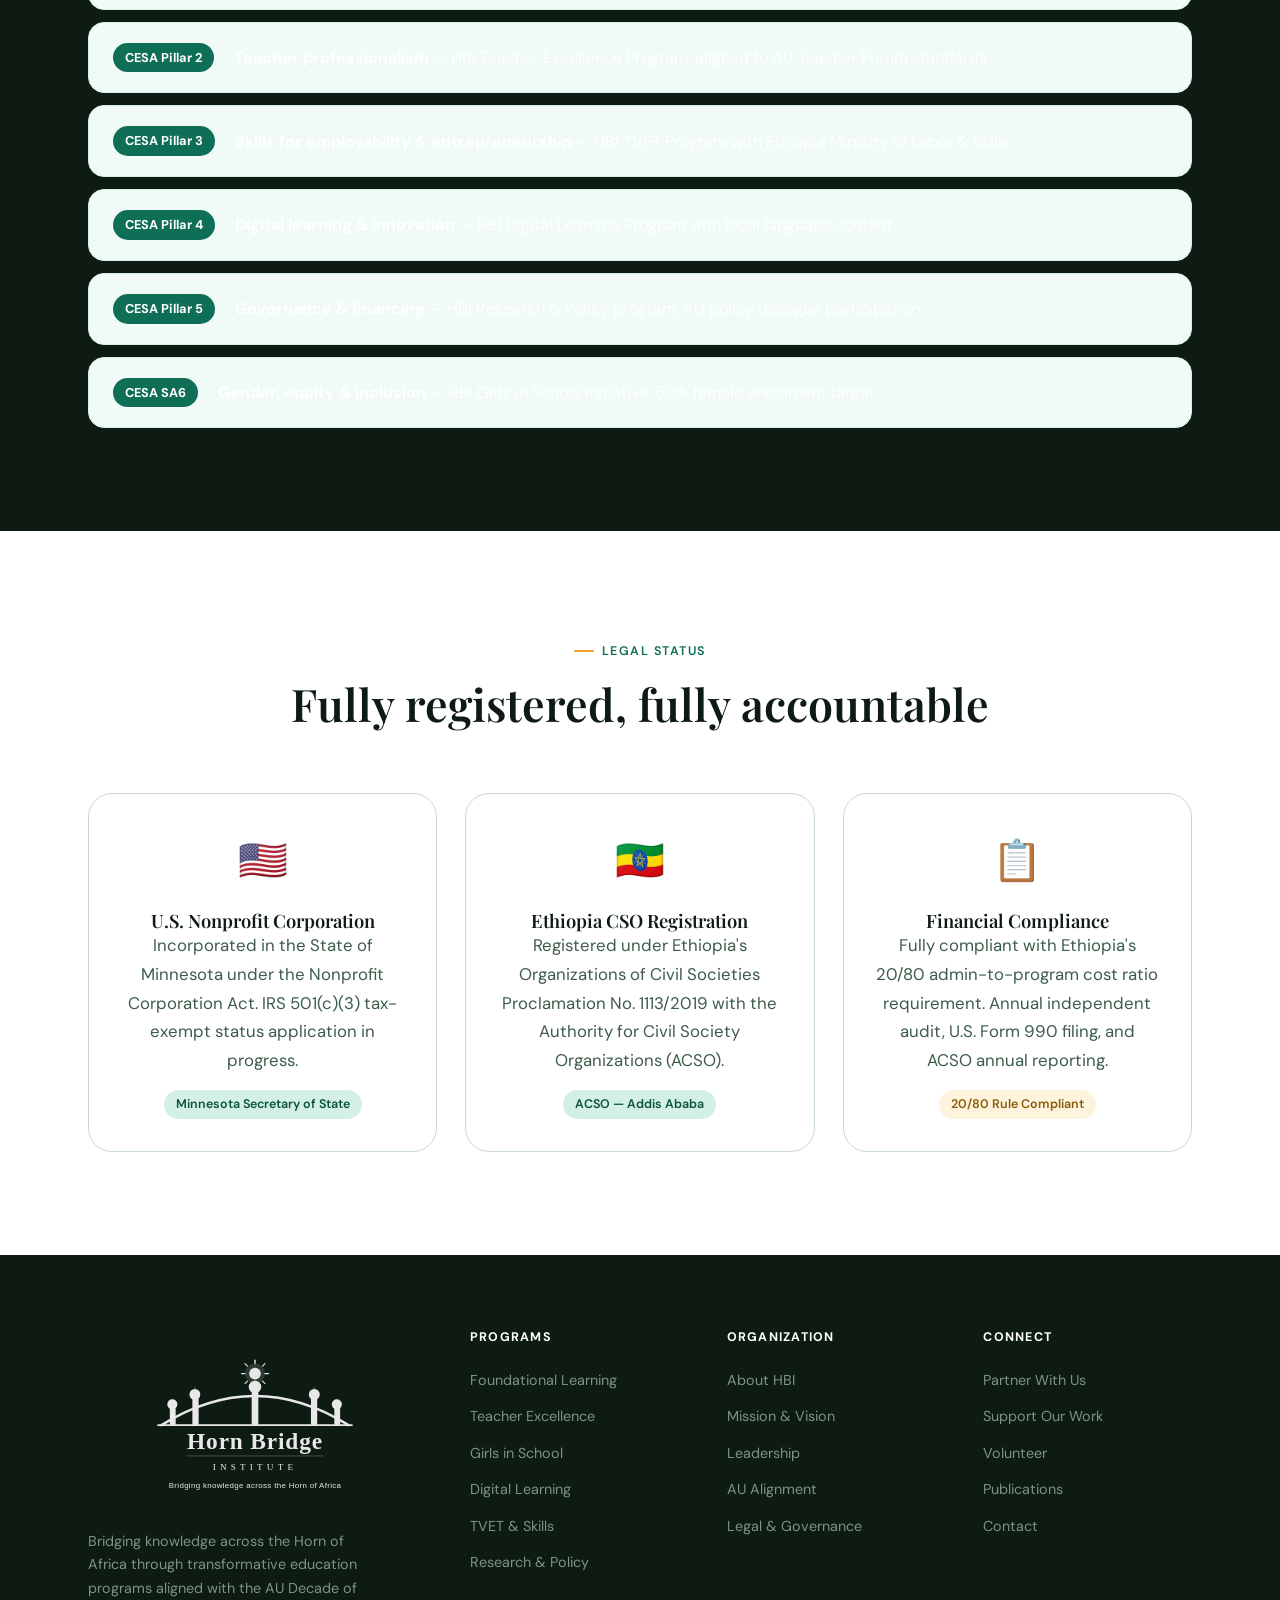
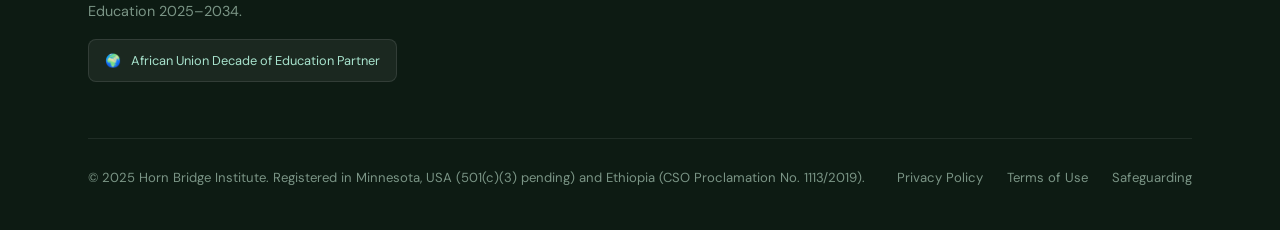
==== commit c63bcae9: "Update ED bio — remove personal location and profession details" ====
--- a/about.html
+++ b/about.html
@@ -2,6 +2,13 @@
 <html lang="en">
 <head>
   <meta charset="UTF-8"><meta name="viewport" content="width=device-width,initial-scale=1.0">
+  <meta name="viewport" content="width=device-width, initial-scale=1.0">
+  <link rel="icon" type="image/x-icon" href="/favicon.ico">
+  <link rel="icon" type="image/svg+xml" href="/favicon.svg">
+  <link rel="icon" type="image/png" sizes="32x32" href="/favicon-32x32.png">
+  <link rel="icon" type="image/png" sizes="16x16" href="/favicon-16x16.png">
+  <link rel="apple-touch-icon" sizes="180x180" href="/apple-touch-icon.png">
+  <meta name="theme-color" content="#0F6E56">
   <meta name="description" content="About Horn Bridge Institute — our mission, leadership, AU alignment, and legal foundations.">
   <title>About — Horn Bridge Institute</title>
   <link rel="stylesheet" href="css/main.css">
@@ -100,11 +107,11 @@
         <div style="width:80px;height:80px;border-radius:50%;background:var(--green-700);display:flex;align-items:center;justify-content:center;margin:0 auto 20px;font-size:1.8rem;font-weight:700;color:white;font-family:var(--font-display);">AJ</div>
         <h4>Abdirahman Jama</h4>
         <p class="mt-8" style="color:var(--green-700);font-weight:600;font-size:0.9rem;">Executive Director & Founder</p>
-        <p class="mt-12" style="font-size:0.88rem;">Cloud Network Engineer and entrepreneur based in Minnesota, USA, with deep roots in the East African diaspora community and a founding commitment to education transformation across the Horn of Africa.</p>
+        <p class="mt-12" style="font-size:0.88rem;">Education advocate and entrepreneur with deep roots in the East African diaspora, committed to bridging knowledge gaps and transforming education across the Horn of Africa.</p>
         <div style="margin-top:16px;display:flex;gap:8px;justify-content:center;flex-wrap:wrap;">
-          <span class="badge badge--green">Dakota County, MN</span>
-          <span class="badge badge--ink">Cloud Networking</span>
-        </div>
+          <span class="badge badge--green">Horn of Africa</span>
+          <span class="badge badge--ink">Education Leadership</span>
+      </div>
       </div>
       <div class="card reveal" style="text-align:center;">
         <div style="width:80px;height:80px;border-radius:50%;background:var(--ink-500);display:flex;align-items:center;justify-content:center;margin:0 auto 20px;font-size:0.9rem;font-weight:700;color:white;">TBD</div>
@@ -253,4 +260,4 @@
 </footer>
 <script src="js/main.js"></script>
 </body>
-</html>+</html>
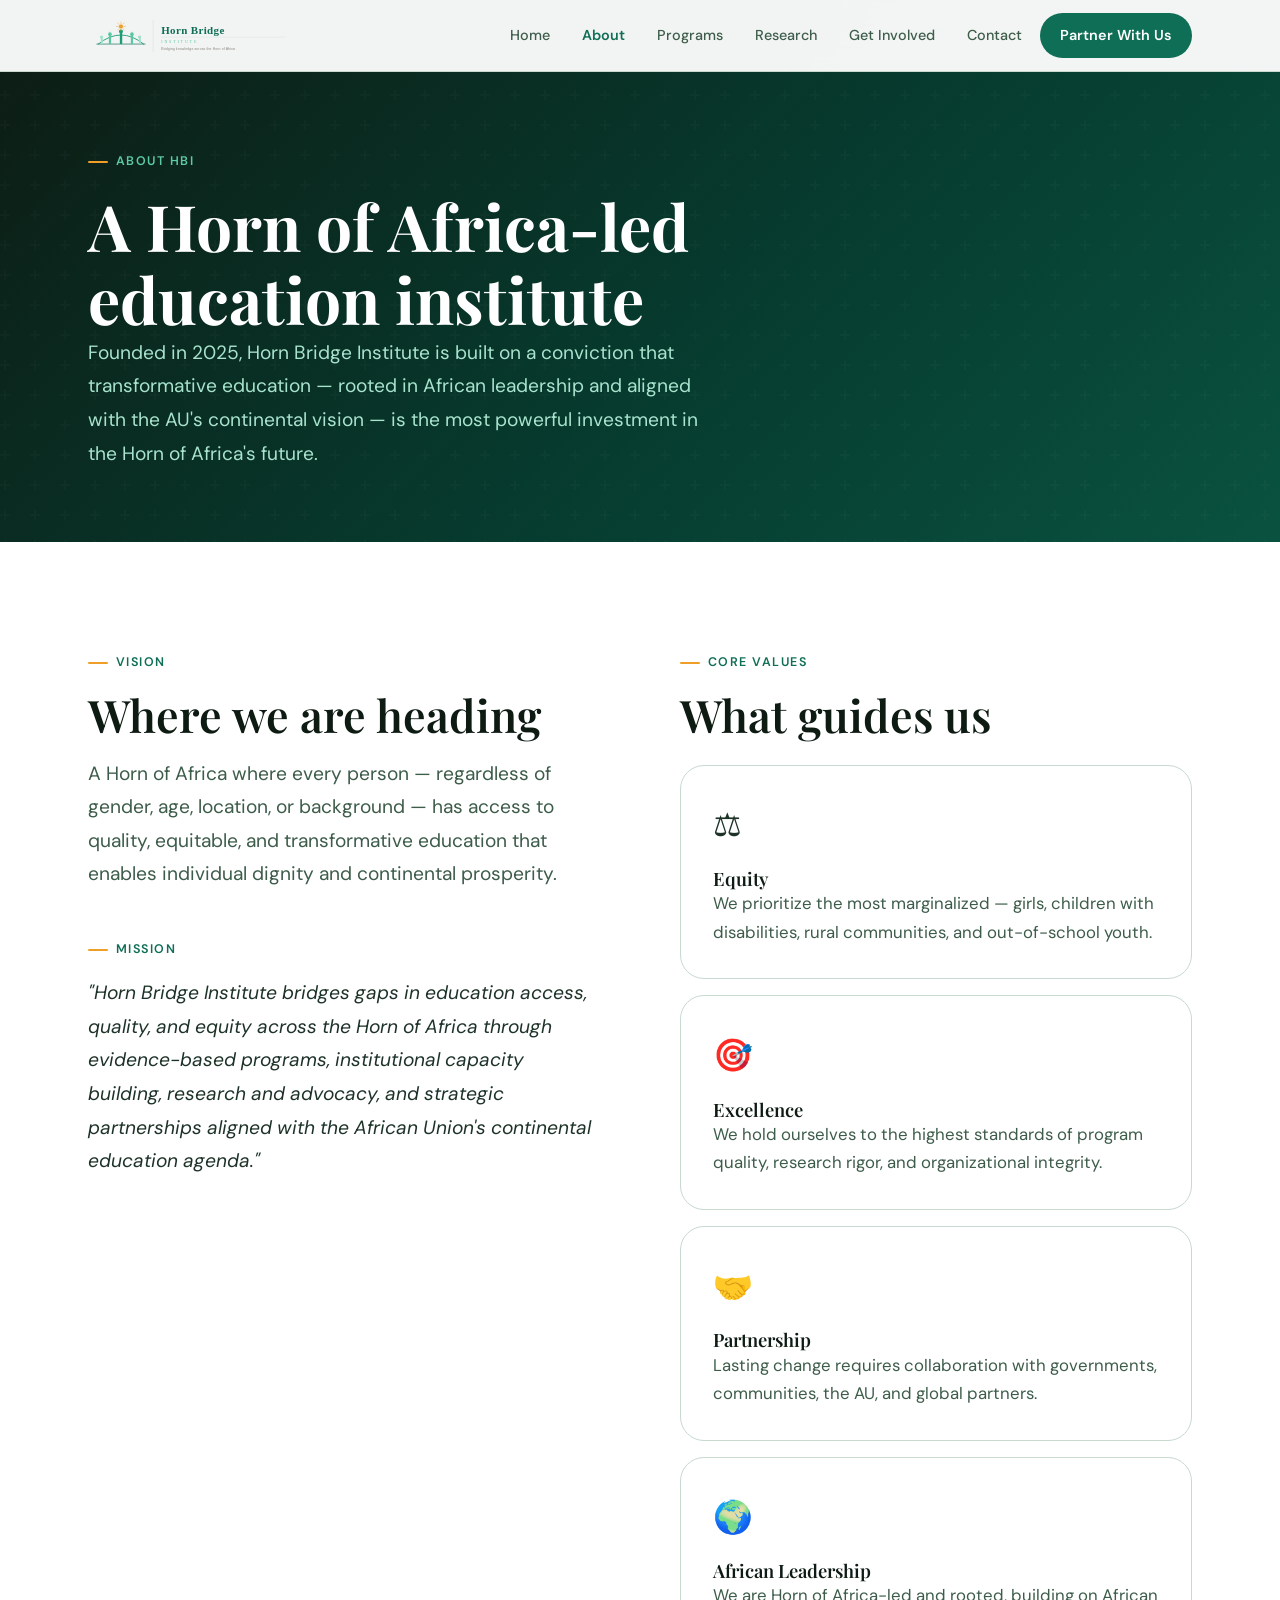
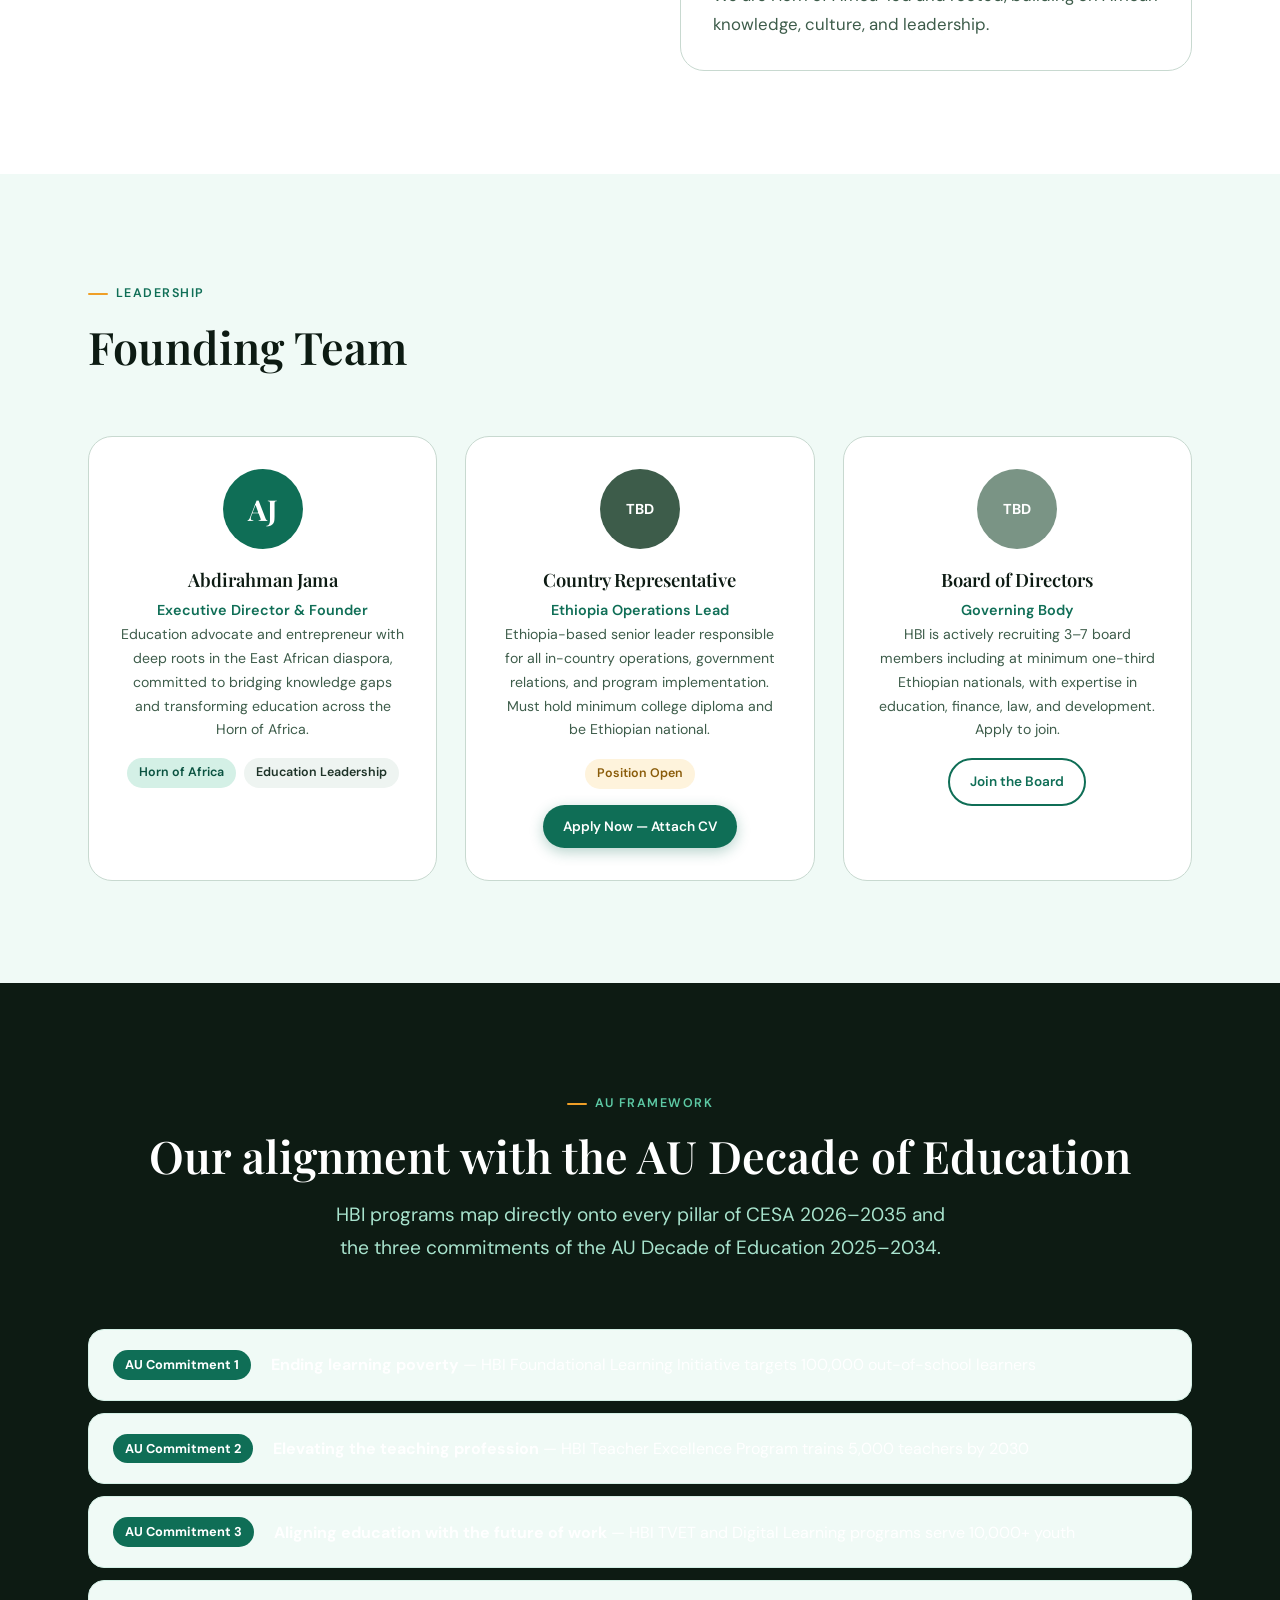
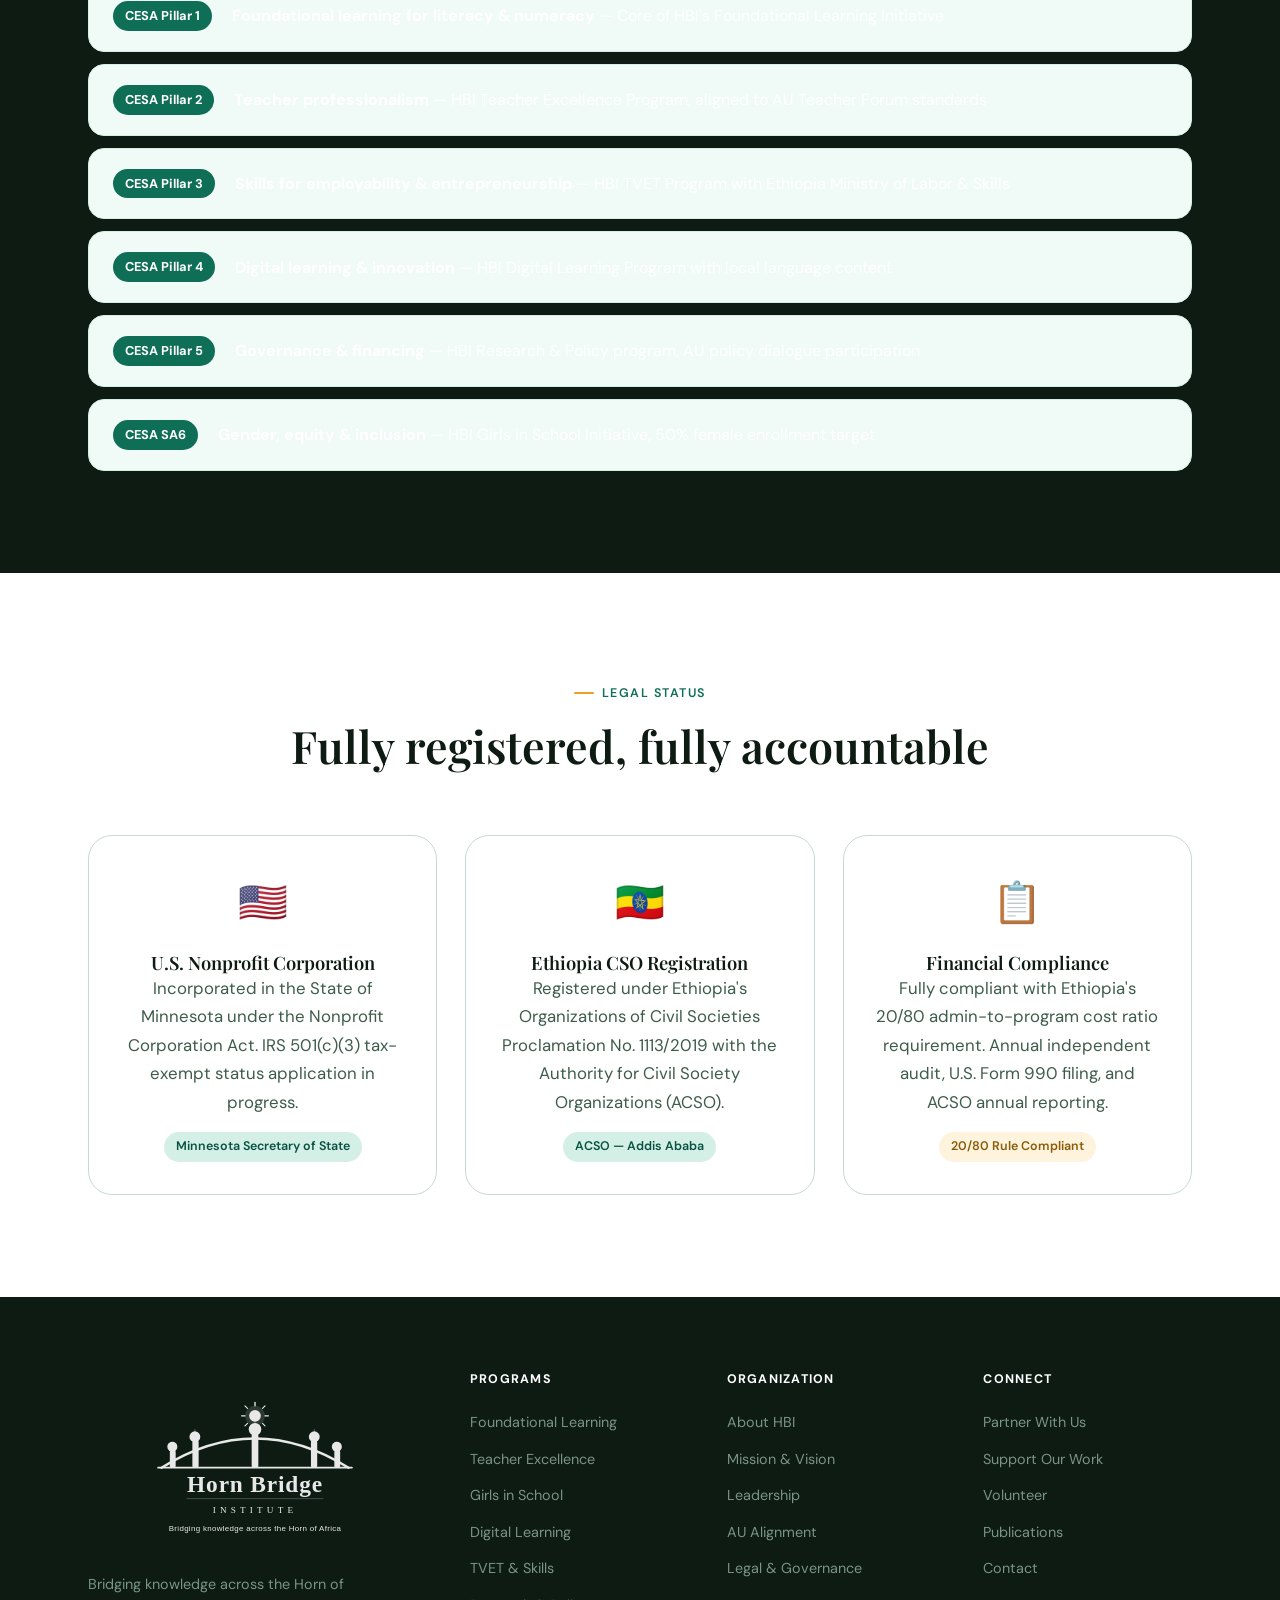
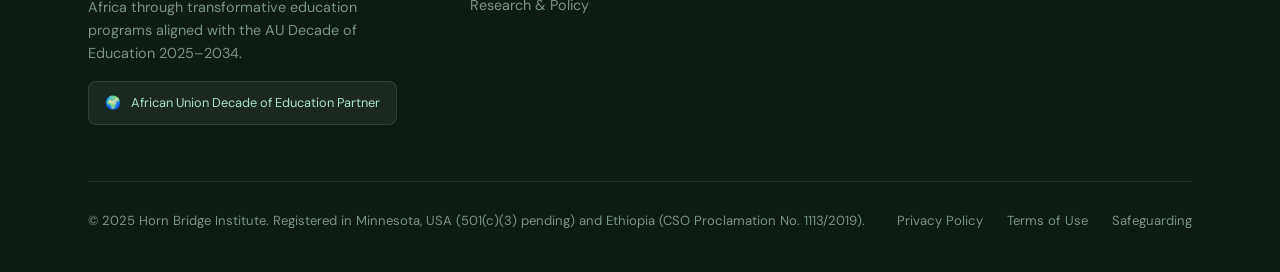
==== commit ec60c0ab: "Add Country Representative apply button with email CV link" ====
--- a/about.html
+++ b/about.html
@@ -118,7 +118,15 @@
         <h4>Country Representative</h4>
         <p class="mt-8" style="color:var(--green-700);font-weight:600;font-size:0.9rem;">Ethiopia Operations Lead</p>
         <p class="mt-12" style="font-size:0.88rem;">Ethiopia-based senior leader responsible for all in-country operations, government relations, and program implementation. Must hold minimum college diploma and be Ethiopian national.</p>
-        <div style="margin-top:16px;"><span class="badge badge--amber">Position Open</span></div>
+        <div style="margin-top:16px;">
+          <span class="badge badge--amber">Position Open</span>
+          <div style="margin-top:16px;">
+            <a href="mailto:info@hornbridgeinstitute.org?subject=Application%3A%20Country%20Representative%20%E2%80%94%20Ethiopia&body=Dear%20Horn%20Bridge%20Institute%2C%0A%0AI%20am%20applying%20for%20the%20Country%20Representative%20position.%0A%0APlease%20find%20my%20CV%20attached.%0A%0AName%3A%0ALocation%3A%0ACurrent%20Role%3A%0A%0AThank%20you." 
+              class="btn btn--primary btn--sm">
+              Apply Now — Attach CV
+            </a>
+          </div>
+        </div>
       </div>
       <div class="card reveal" style="text-align:center;">
         <div style="width:80px;height:80px;border-radius:50%;background:var(--ink-300);display:flex;align-items:center;justify-content:center;margin:0 auto 20px;font-size:0.9rem;font-weight:700;color:white;">TBD</div>
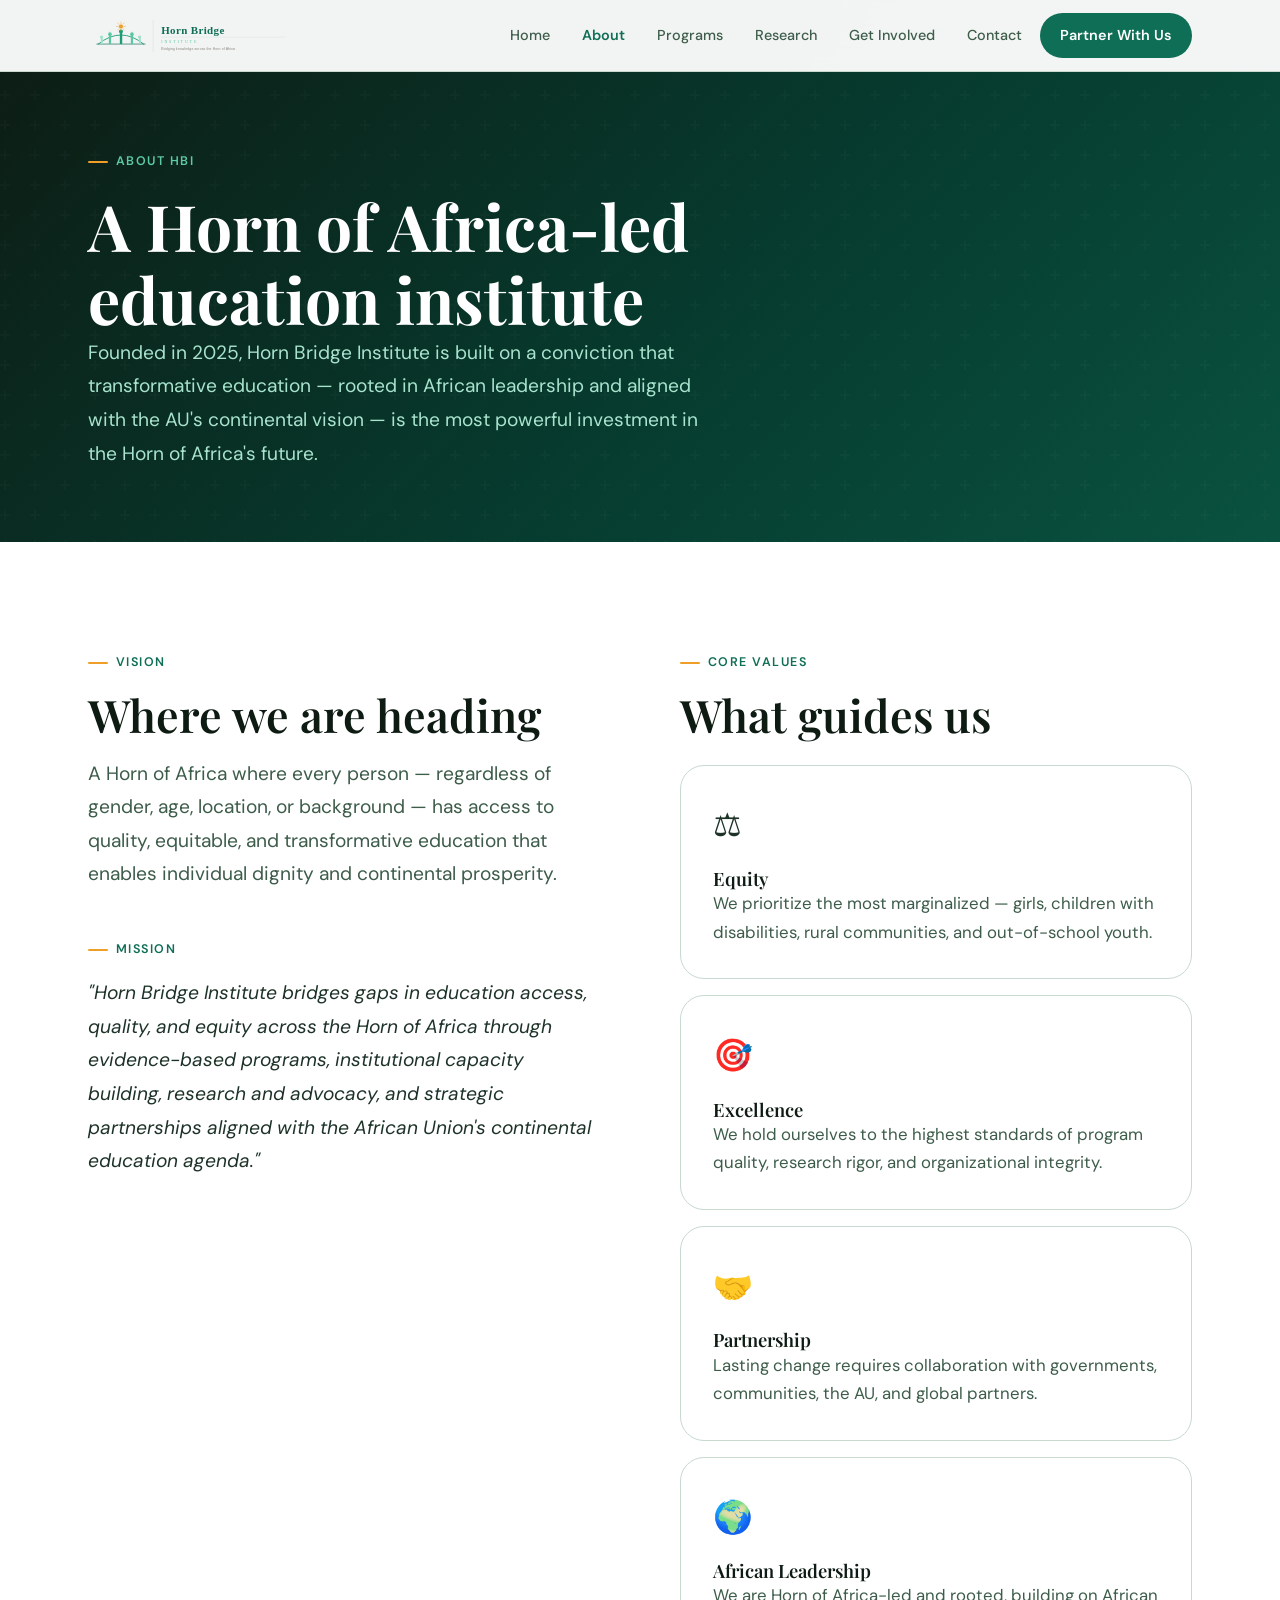
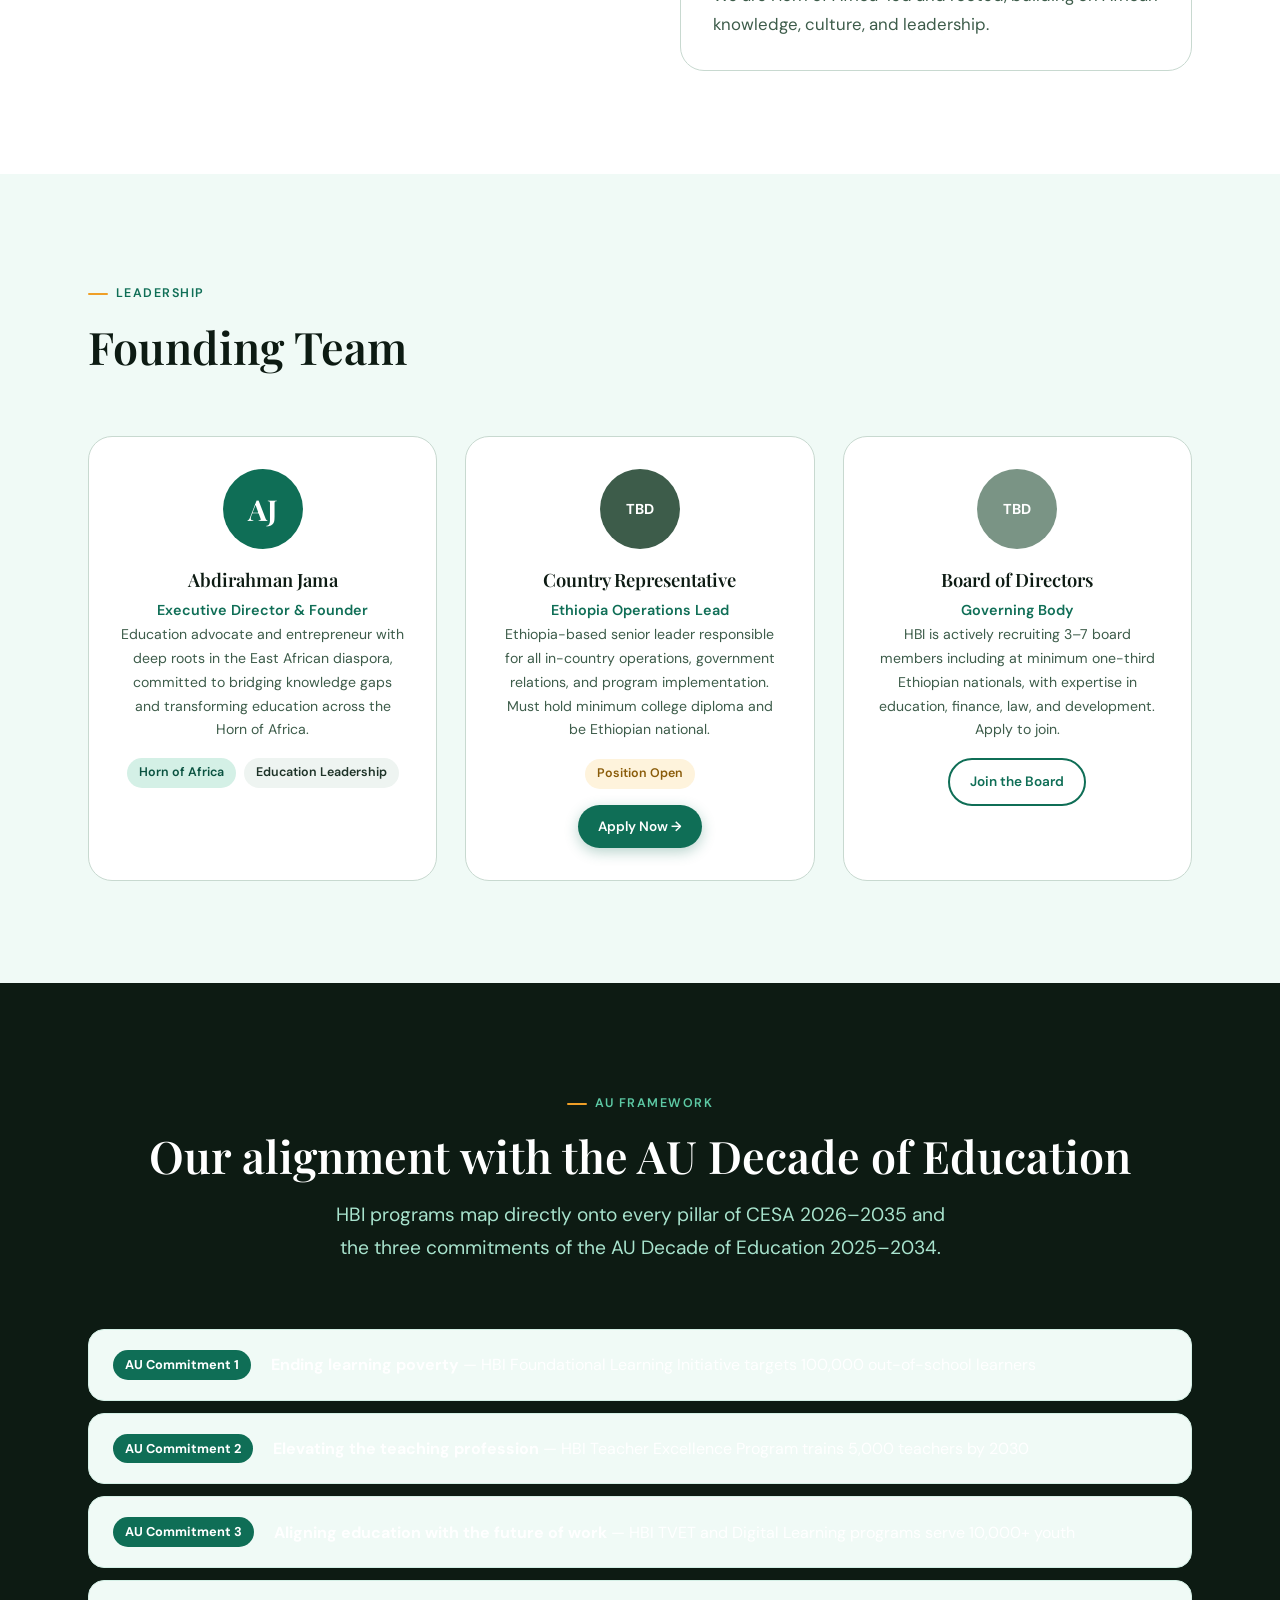
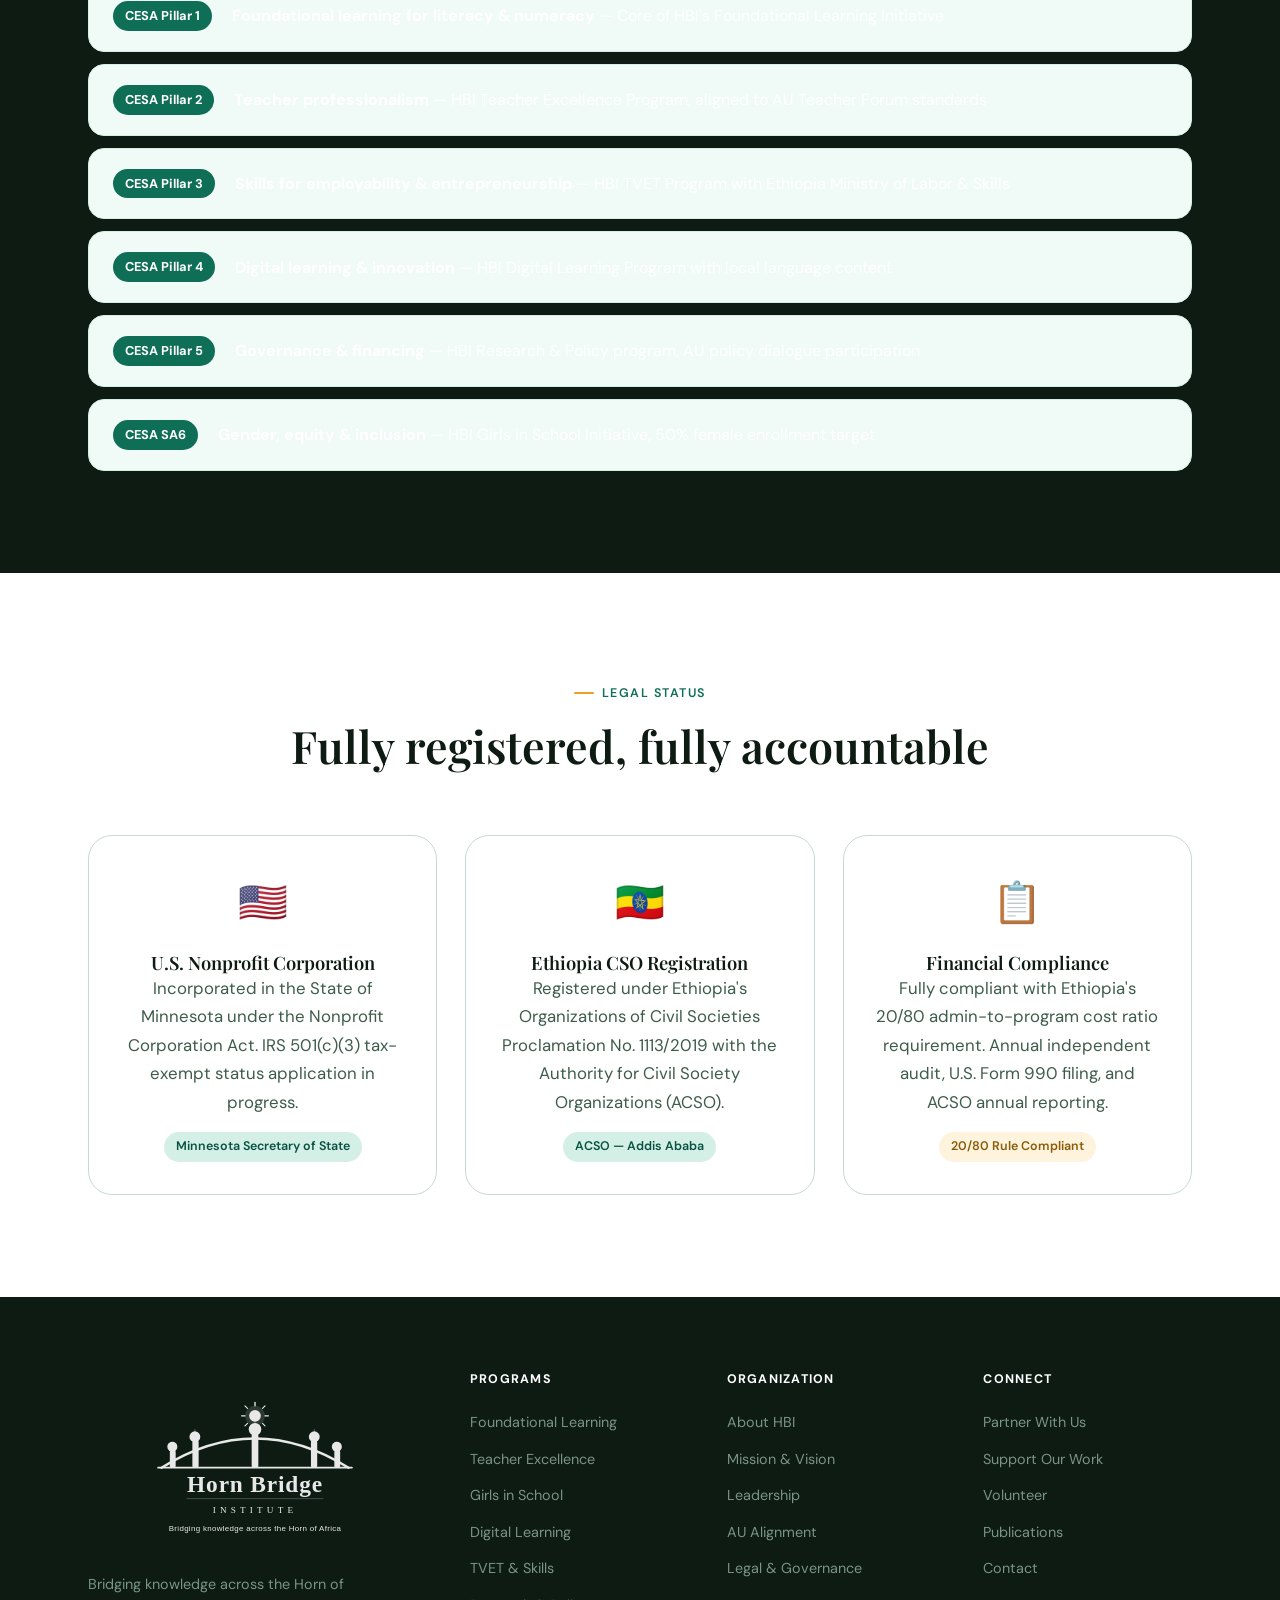
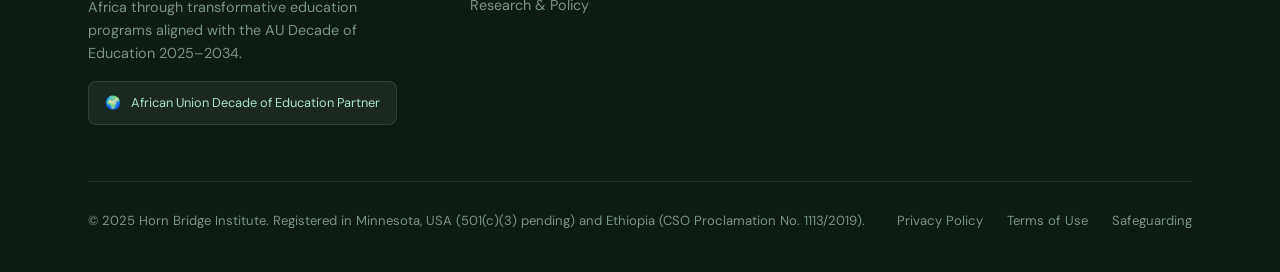
==== commit 64e18118: "Add Country Representative Apply Now button — Google Form" ====
--- a/about.html
+++ b/about.html
@@ -118,15 +118,17 @@
         <h4>Country Representative</h4>
         <p class="mt-8" style="color:var(--green-700);font-weight:600;font-size:0.9rem;">Ethiopia Operations Lead</p>
         <p class="mt-12" style="font-size:0.88rem;">Ethiopia-based senior leader responsible for all in-country operations, government relations, and program implementation. Must hold minimum college diploma and be Ethiopian national.</p>
+      <div style="margin-top:16px;">
+        <span class="badge badge--amber">Position Open</span>
         <div style="margin-top:16px;">
-          <span class="badge badge--amber">Position Open</span>
-          <div style="margin-top:16px;">
-            <a href="mailto:info@hornbridgeinstitute.org?subject=Application%3A%20Country%20Representative%20%E2%80%94%20Ethiopia&body=Dear%20Horn%20Bridge%20Institute%2C%0A%0AI%20am%20applying%20for%20the%20Country%20Representative%20position.%0A%0APlease%20find%20my%20CV%20attached.%0A%0AName%3A%0ALocation%3A%0ACurrent%20Role%3A%0A%0AThank%20you." 
-              class="btn btn--primary btn--sm">
-              Apply Now — Attach CV
-            </a>
-          </div>
-        </div>
+          <a href="https://docs.google.com/forms/d/e/1FAIpQLSeFqiPyqwupdVZvTAScQURyc_KGJ7lE6gwHBkAuTV0mWPT87w/viewform"
+             target="_blank"
+             rel="noopener noreferrer"
+             class="btn btn--primary btn--sm">
+             Apply Now →
+          </a>
+        </div>
+      </div>
       </div>
       <div class="card reveal" style="text-align:center;">
         <div style="width:80px;height:80px;border-radius:50%;background:var(--ink-300);display:flex;align-items:center;justify-content:center;margin:0 auto 20px;font-size:0.9rem;font-weight:700;color:white;">TBD</div>
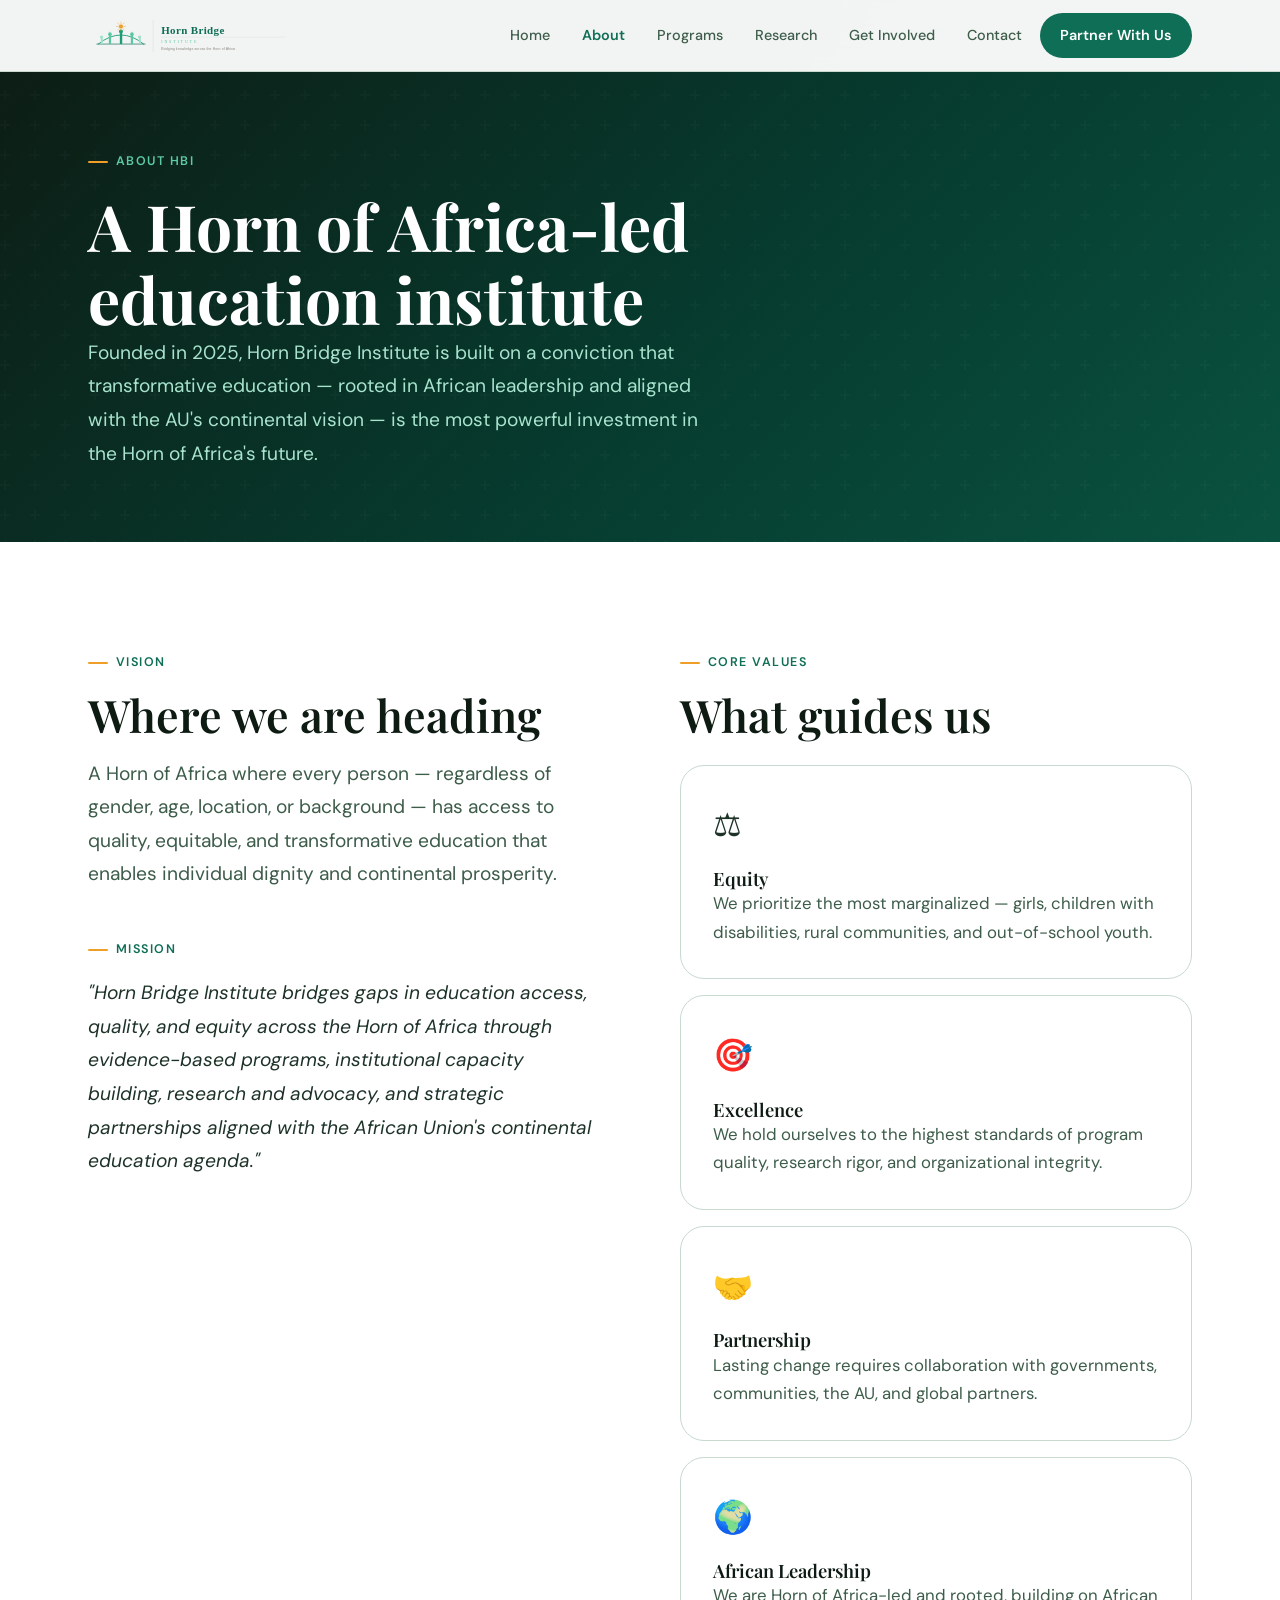
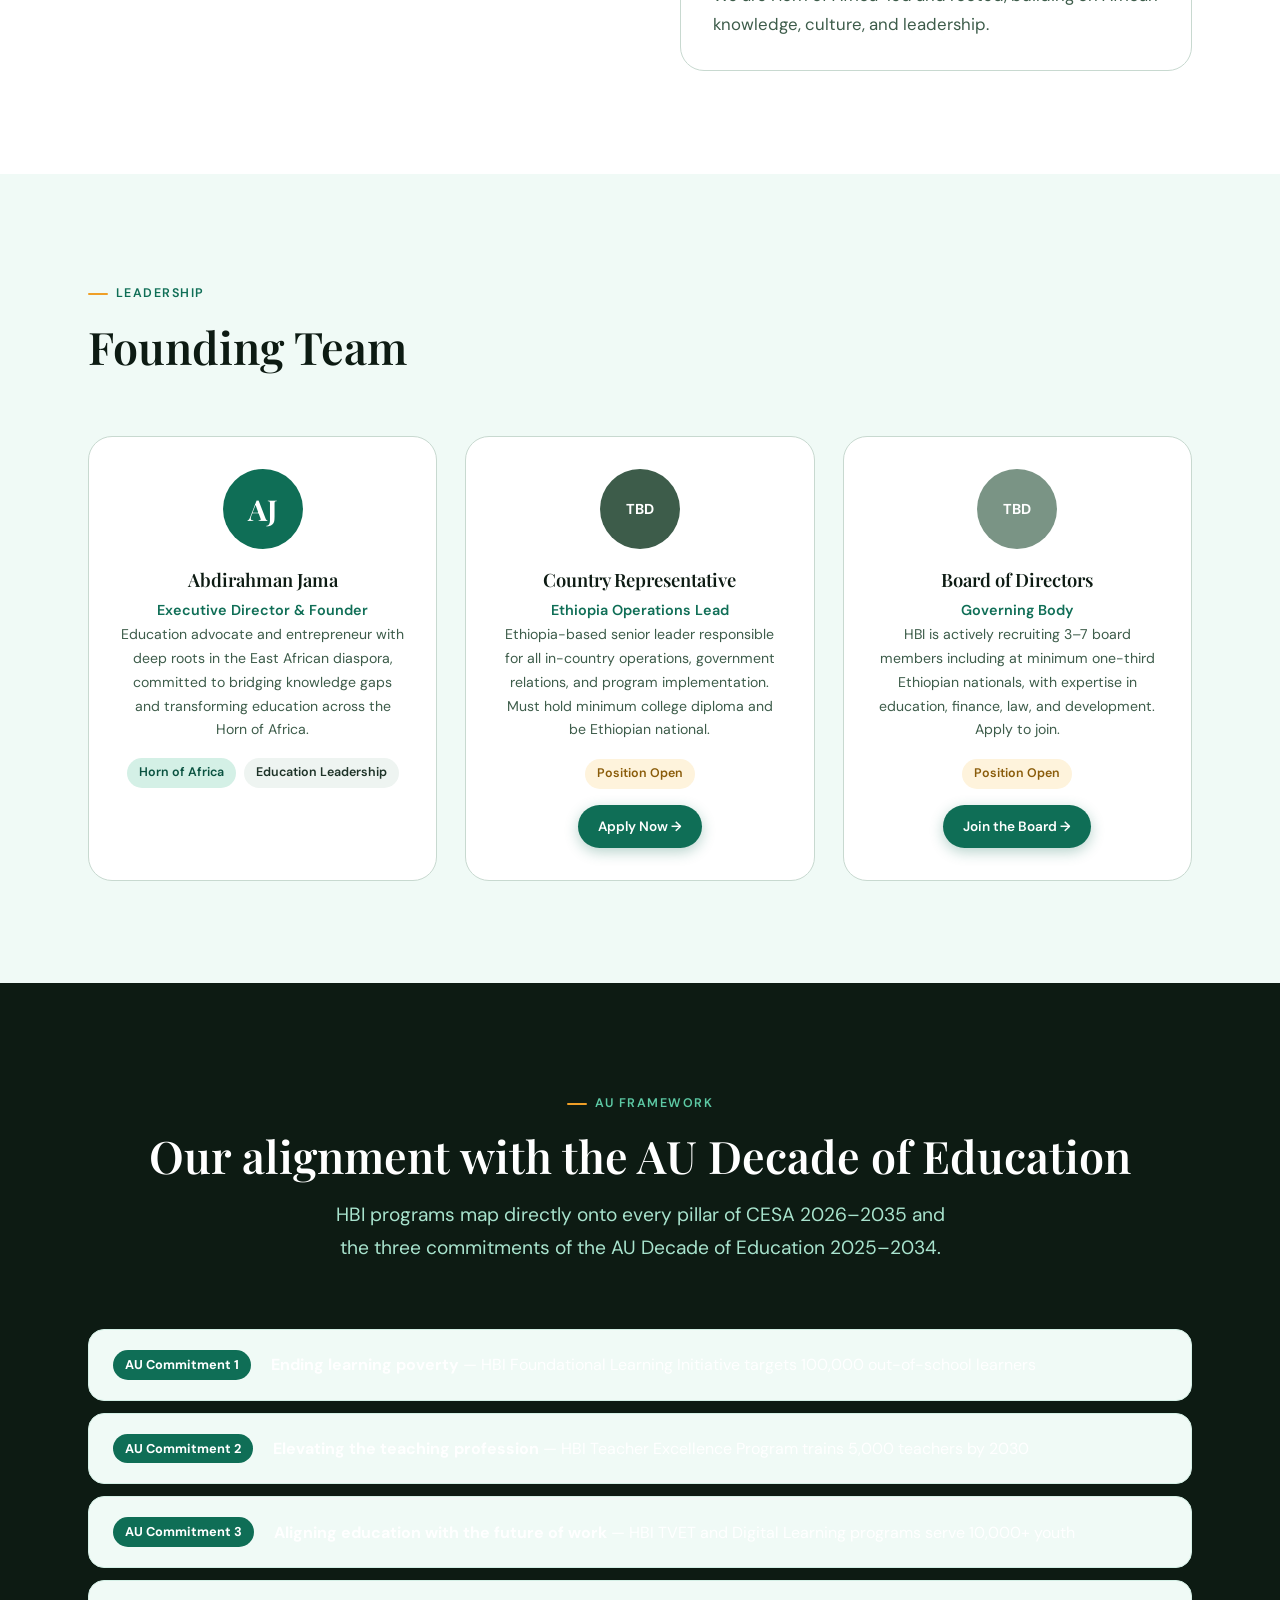
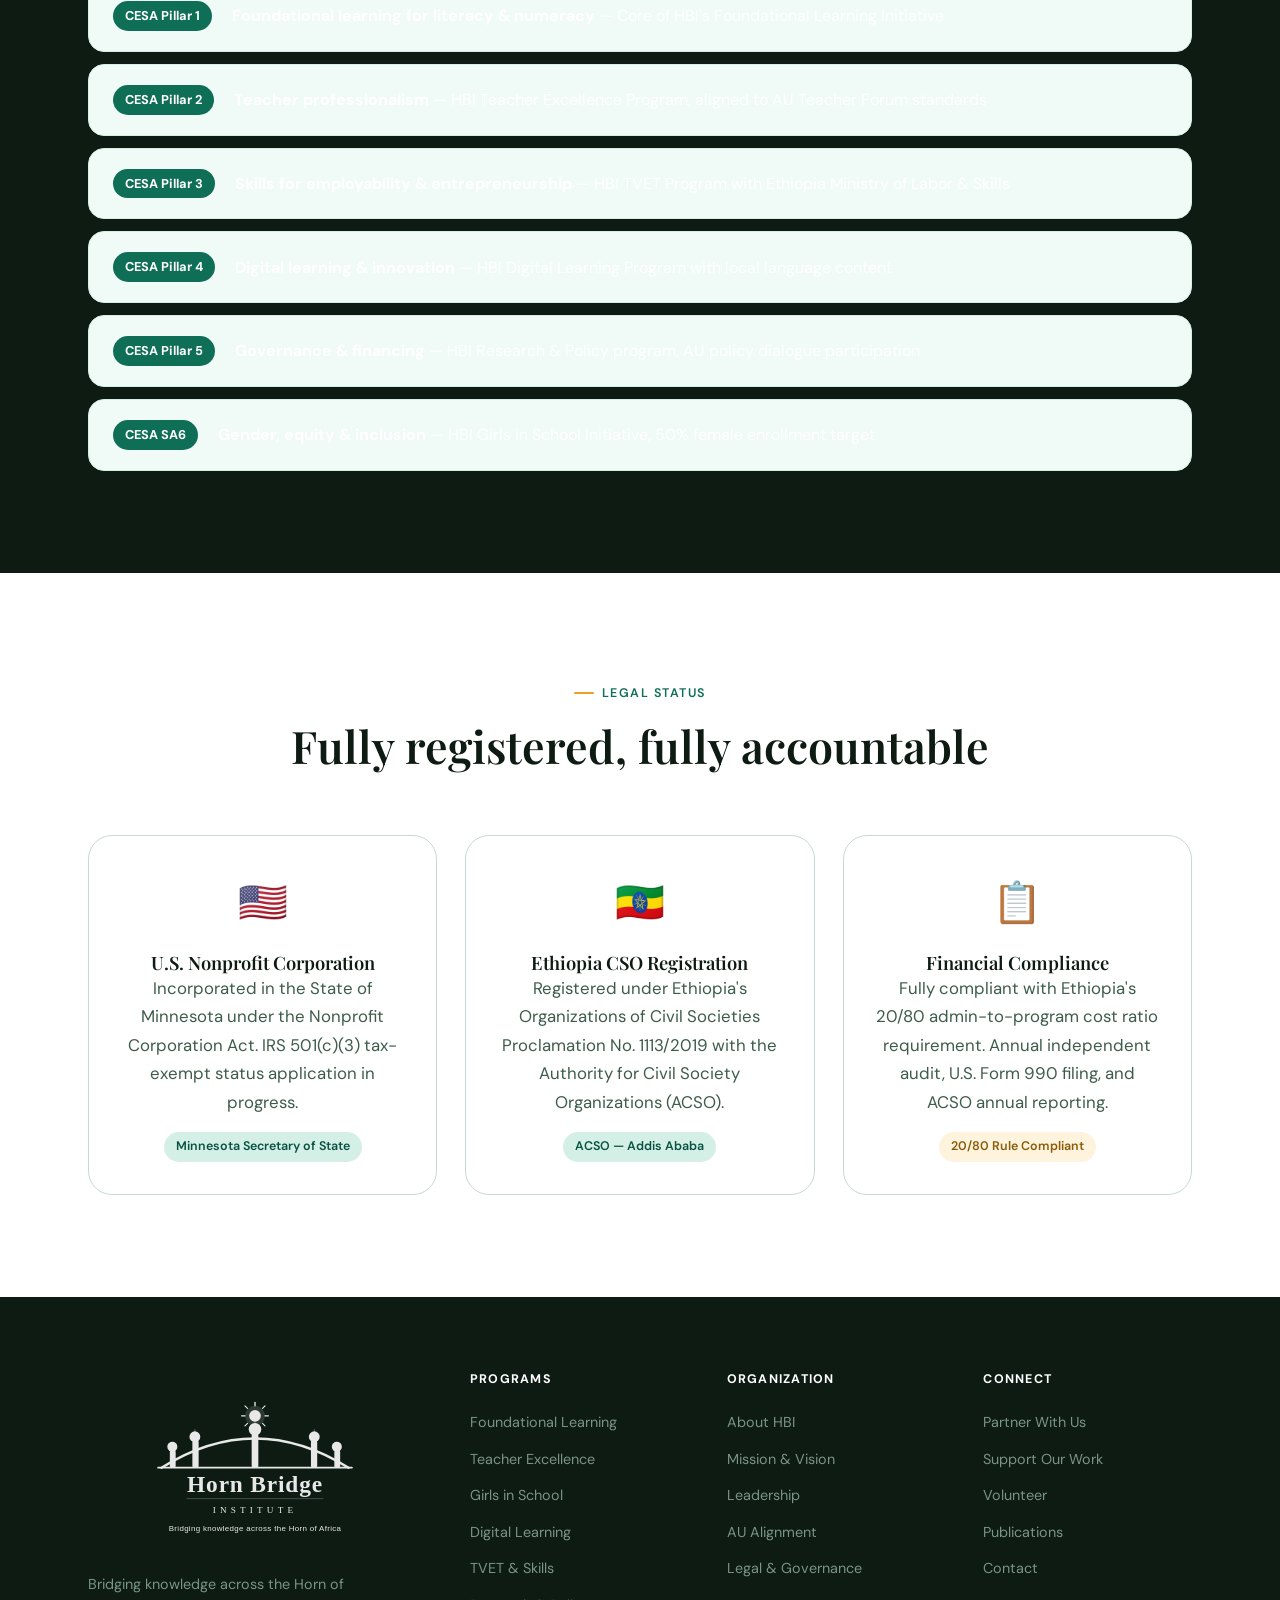
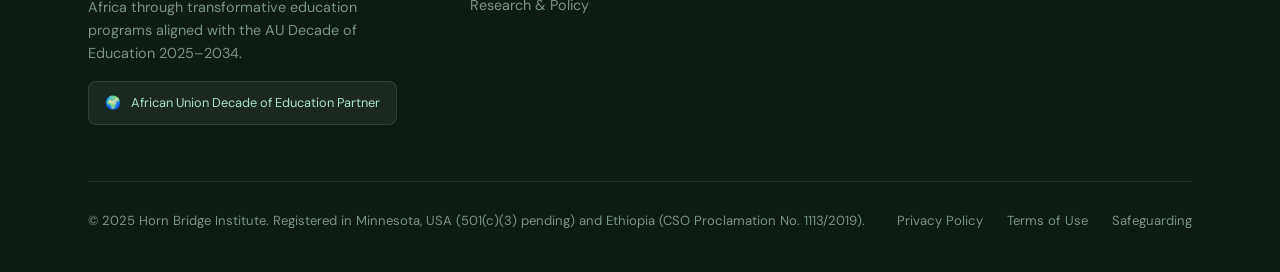
==== commit 34facc5e: "Add Board members apply button linking to Google Form" ====
--- a/about.html
+++ b/about.html
@@ -135,7 +135,17 @@
         <h4>Board of Directors</h4>
         <p class="mt-8" style="color:var(--green-700);font-weight:600;font-size:0.9rem;">Governing Body</p>
         <p class="mt-12" style="font-size:0.88rem;">HBI is actively recruiting 3–7 board members including at minimum one-third Ethiopian nationals, with expertise in education, finance, law, and development. Apply to join.</p>
-        <div style="margin-top:16px;"><a href="contact.html" class="btn btn--secondary btn--sm">Join the Board</a></div>
+      <div style="margin-top:16px;">
+        <span class="badge badge--amber">Position Open</span>
+        <div style="margin-top:16px;">
+          <a href="https://docs.google.com/forms/d/e/1FAIpQLSeFqiPyqwupdVZvTAScQURyc_KGJ7lE6gwHBkAuTV0mWPT87w/viewform"
+             target="_blank"
+             rel="noopener noreferrer"
+             class="btn btn--primary btn--sm">
+             Join the Board →
+          </a>
+        </div>
+      </div>
       </div>
     </div>
   </div>
